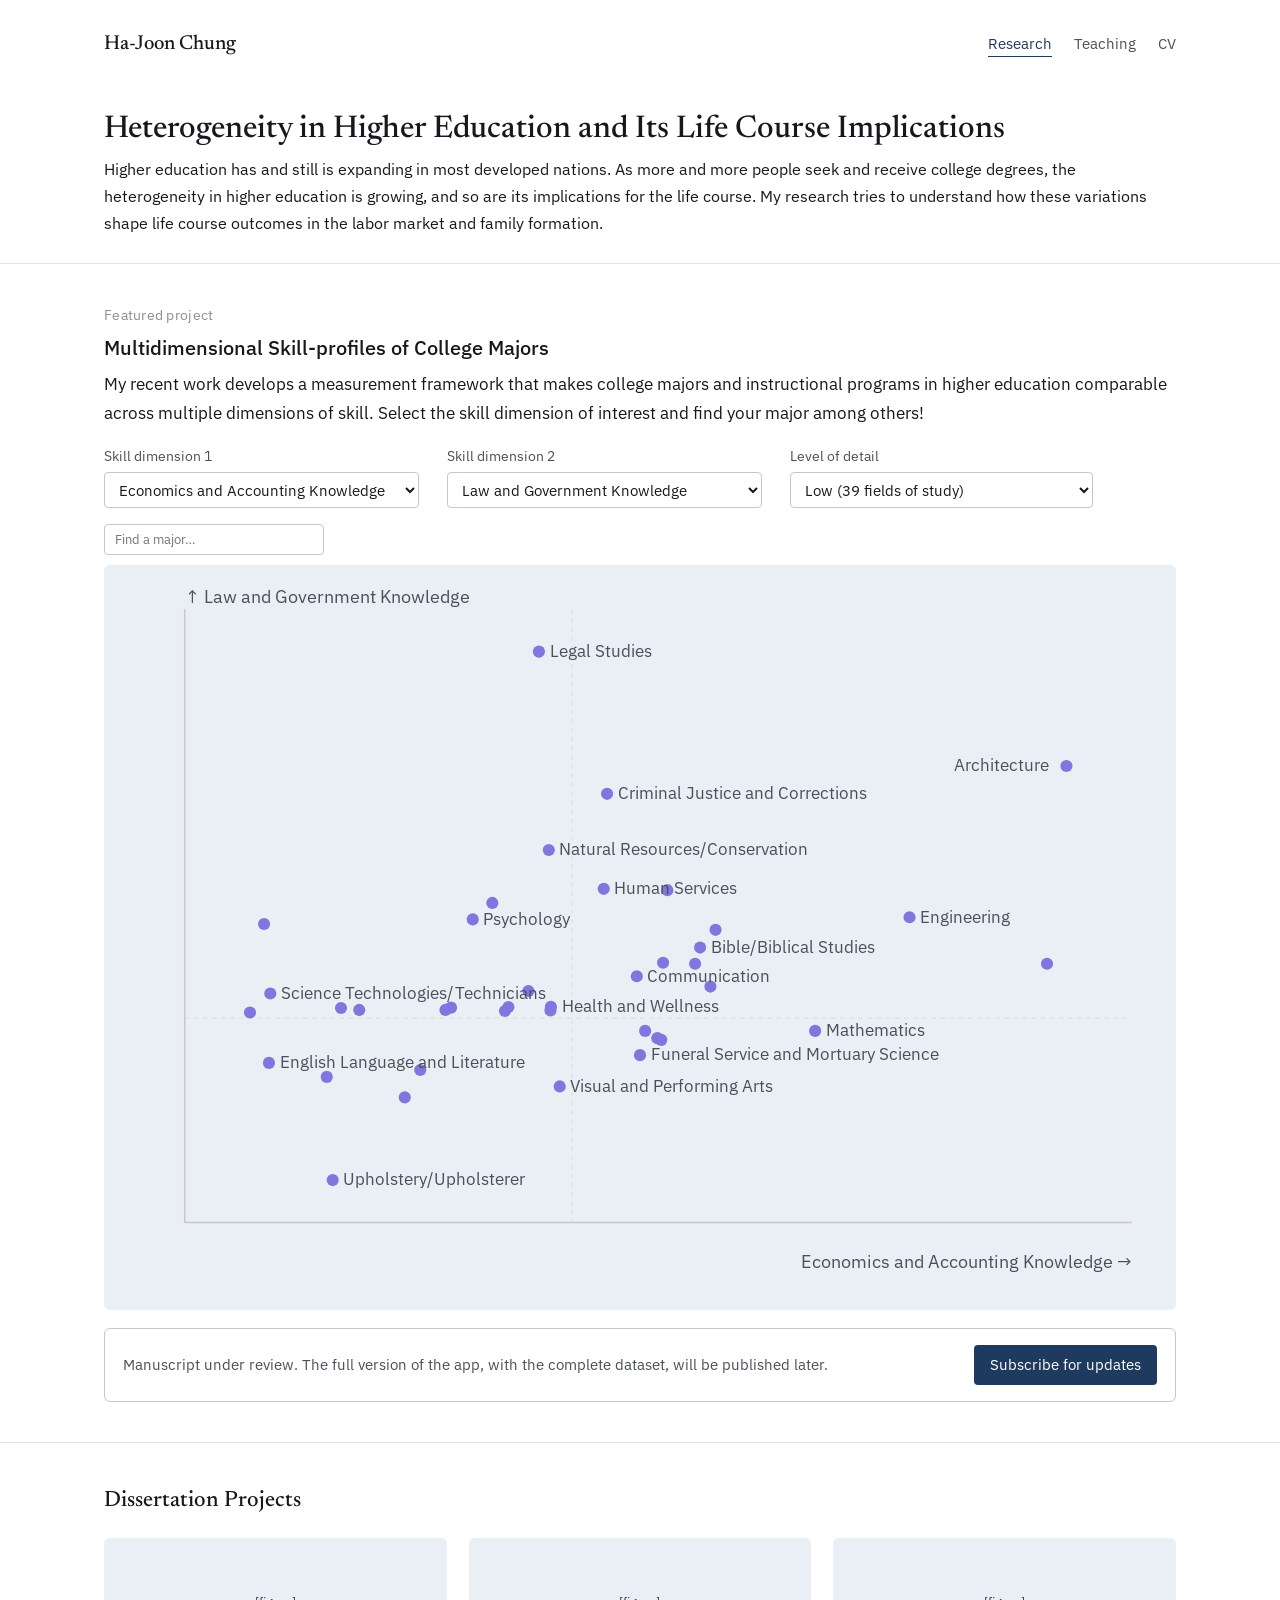
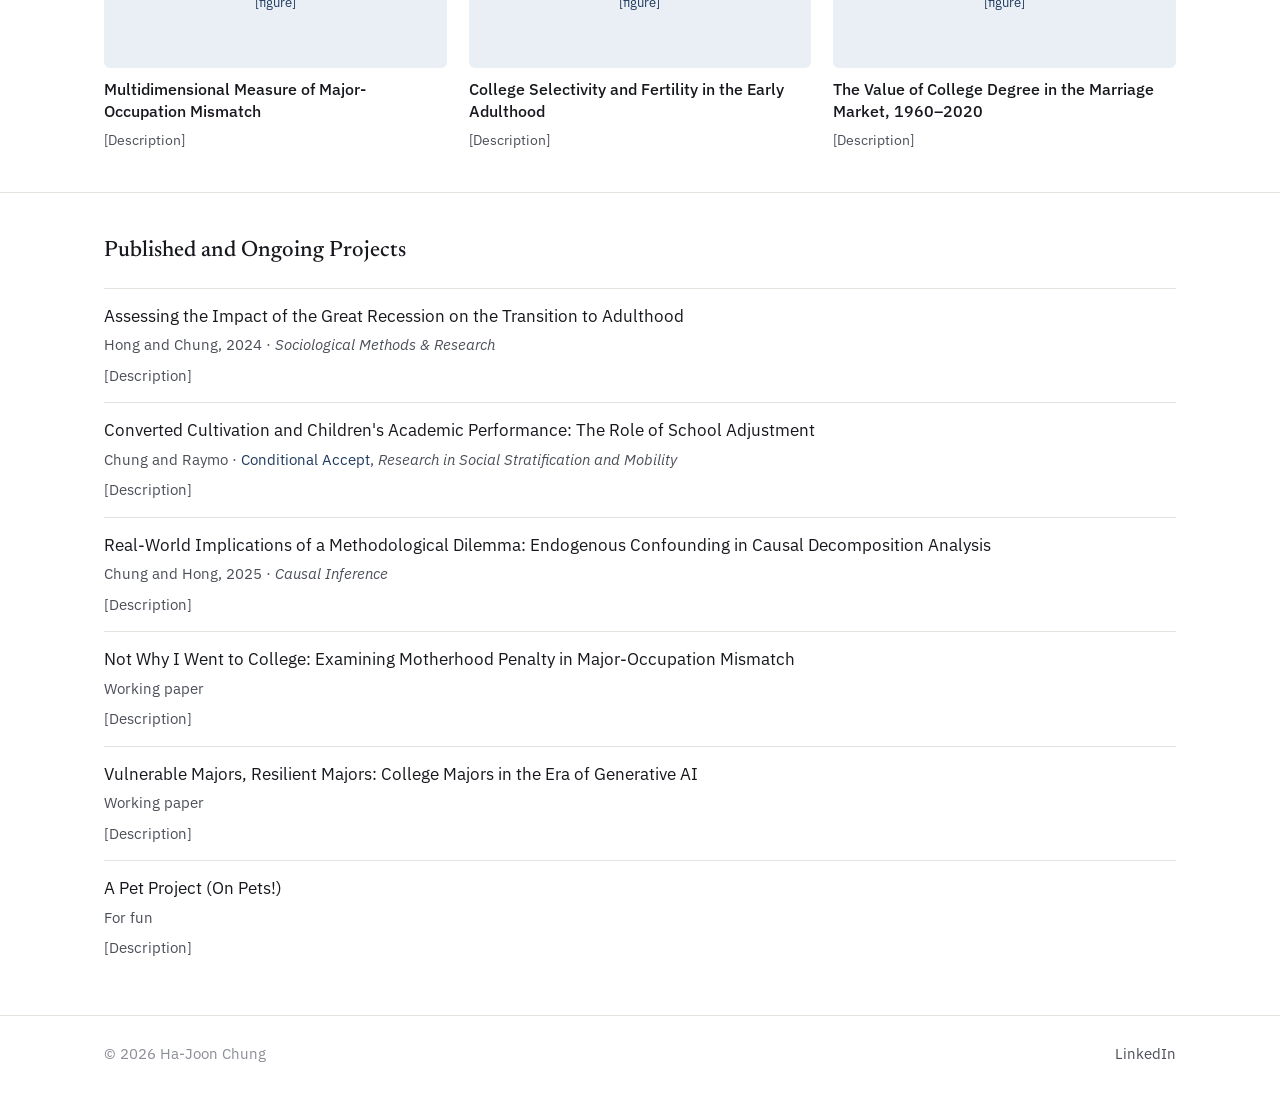
==== research.html @ fc0f2dbf "Add files via upload" ====
<!DOCTYPE html>
<html lang="en">
<head>
<meta charset="UTF-8">
<meta name="viewport" content="width=device-width, initial-scale=1.0">
<title>Research — Ha-Joon Chung</title>
<link rel="stylesheet" href="styles.css">
</head>
<body>

<nav class="wrap">
  <a href="index.html" class="nav-name">Ha-Joon Chung</a>
  <span class="nav-links">
    <a href="research.html" aria-current="page">Research</a>
    <a href="teaching.html">Teaching</a>
    <a href="pdf/cv.pdf">CV</a>
  </span>
</nav>

<header class="hero" style="padding-top:28px; padding-bottom:0; border-top:none;">
  <div class="wrap">
    <h1 class="page-title">Heterogeneity in Higher Education and Its Life Course Implications</h1>
    <p style="font-size:16px; line-height:1.7; margin:0;">Higher education has and still is expanding in most developed nations. As more and more people seek and receive college degrees, the heterogeneity in higher education is growing, and so are its implications for the life course. My research tries to understand how these variations shape life course outcomes in the labor market and family formation.</p>
  </div>
</header>

<section style="border-top:1px solid var(--line); margin-top:26px;">
  <div class="section-inner">
    <p class="agenda-label">Featured project</p>
    <p class="agenda-title" style="font-size:20px;">Multidimensional Skill-profiles of College Majors</p>

    <div class="bio" style="margin-bottom:16px;">
      <p>My recent work develops a measurement framework that makes college majors and instructional programs in higher education comparable across multiple dimensions of skill. Select the skill dimension of interest and find your major among others!</p>
    </div>

    <div class="app-controls">
      <div>
        <label for="dim1">Skill dimension 1</label>
        <select id="dim1"></select>
      </div>
      <div>
        <label for="dim2">Skill dimension 2</label>
        <select id="dim2"></select>
      </div>
      <div>
        <label for="detail">Level of detail</label>
        <select id="detail">
          <option value="low">Low (39 fields of study)</option>
          <option value="mid">Mid (405 majors)</option>
          <option value="high" disabled>High (1,850 programs) — coming soon</option>
        </select>
      </div>
    </div>

    <div class="figure-slot" id="skill-space-slot" style="min-height:280px; display:block;"></div>

    <div class="subscribe-box">
      <p class="subscribe-note">Manuscript under review. The full version of the app, with the complete dataset, will be published later.</p>
      <a href="#" class="subscribe-btn">Subscribe for updates</a>
    </div>
  </div>
</section>

<section id="dissertation">
  <div class="section-inner">
    <h2 class="section-title">Dissertation Projects</h2>

    <div class="diss-grid">
      <div class="diss-box">
        <div class="diss-img">[figure]</div>
        <p class="diss-title">Multidimensional Measure of Major-Occupation Mismatch</p>
        <p class="diss-desc">[Description]</p>
      </div>
      <div class="diss-box">
        <div class="diss-img">[figure]</div>
        <p class="diss-title">College Selectivity and Fertility in the Early Adulthood</p>
        <p class="diss-desc">[Description]</p>
      </div>
      <div class="diss-box">
        <div class="diss-img">[figure]</div>
        <p class="diss-title">The Value of College Degree in the Marriage Market, 1960–2020</p>
        <p class="diss-desc">[Description]</p>
      </div>
    </div>
  </div>
</section>

<section id="publications">
  <div class="section-inner">
    <h2 class="section-title">Published and Ongoing Projects</h2>

    <div class="pub">
      <p class="pub-title">Assessing the Impact of the Great Recession on the Transition to Adulthood</p>
      <p class="pub-meta">Hong and Chung, 2024 · <em>Sociological Methods &amp; Research</em></p>
      <p class="pub-desc">[Description]</p>
    </div>
    <div class="pub">
      <p class="pub-title">Converted Cultivation and Children's Academic Performance: The Role of School Adjustment</p>
      <p class="pub-meta">Chung and Raymo · <span class="status">Conditional Accept</span>, <em>Research in Social Stratification and Mobility</em></p>
      <p class="pub-desc">[Description]</p>
    </div>
    <div class="pub">
      <p class="pub-title">Real-World Implications of a Methodological Dilemma: Endogenous Confounding in Causal Decomposition Analysis</p>
      <p class="pub-meta">Chung and Hong, 2025 · <em>Causal Inference</em></p>
      <p class="pub-desc">[Description]</p>
    </div>
    <div class="pub">
      <p class="pub-title">Not Why I Went to College: Examining Motherhood Penalty in Major-Occupation Mismatch</p>
      <p class="pub-meta">Working paper</p>
      <p class="pub-desc">[Description]</p>
    </div>
    <div class="pub">
      <p class="pub-title">Vulnerable Majors, Resilient Majors: College Majors in the Era of Generative AI</p>
      <p class="pub-meta">Working paper</p>
      <p class="pub-desc">[Description]</p>
    </div>
    <div class="pub">
      <p class="pub-title">A Pet Project (On Pets!)</p>
      <p class="pub-meta">For fun</p>
      <p class="pub-desc">[Description]</p>
    </div>
  </div>
</section>

<footer>
  <div class="wrap footer-row">
    <span>© 2026 Ha-Joon Chung</span>
    <span class="footer-links">
      <a href="https://www.linkedin.com/in/ha-joon-chung-171681434/">LinkedIn</a>
    </span>
  </div>
</footer>

<script src="js/skill-space.js"></script>
</body>
</html>
---- styles.css ----
@import url('https://fonts.googleapis.com/css2?family=Newsreader:ital,opsz,wght@0,6..72,400;0,6..72,500;1,6..72,400&family=IBM+Plex+Sans:wght@400;500&display=swap');

:root {
  --ink: #16181d;
  --ink-soft: #4b4f58;
  --ink-faint: #8b8e96;
  --paper: #ffffff;
  --line: #e3e2dd;
  --line-strong: #c9c7c0;
  --accent: #1f3a5f;
  --accent-tint: #eaeff5;
  --gold: #9c7a3c;
  --max: 1120px;
}

* { box-sizing: border-box; }

html { scroll-behavior: smooth; }

body {
  margin: 0;
  background: var(--paper);
  color: var(--ink);
  font-family: 'IBM Plex Sans', -apple-system, sans-serif;
  font-size: 17.5px;
  line-height: 1.65;
  -webkit-font-smoothing: antialiased;
}

.wrap {
  max-width: var(--max);
  margin: 0 auto;
  padding: 0 24px;
}

/* ---------- Nav ---------- */

nav.wrap {
  display: flex;
  align-items: baseline;
  justify-content: space-between;
  flex-wrap: wrap;
  gap: 12px 24px;
  padding-top: 28px;
  padding-bottom: 20px;
}

.nav-name {
  font-family: 'Newsreader', serif;
  font-size: 20.3px;
  font-weight: 500;
  color: var(--ink);
  text-decoration: none;
}

.nav-links {
  display: flex;
  gap: 22px;
  flex-wrap: wrap;
}

.nav-links a {
  color: var(--ink-soft);
  text-decoration: none;
  font-size: 15.3px;
}

.nav-links a:hover { color: var(--accent); }

.nav-links a[aria-current="page"] {
  color: var(--accent);
  border-bottom: 1px solid var(--accent);
}

/* ---------- Hero ---------- */

header.hero {
  border-top: 1px solid var(--line);
  padding: 40px 0 44px;
}

.hero-grid {
  display: grid;
  grid-template-columns: 260px 1fr;
  gap: 40px;
  align-items: start;
}

.portrait {
  width: 260px;
  height: 340px;
  background: var(--accent-tint);
  border-radius: 3px;
  display: flex;
  align-items: center;
  justify-content: center;
  color: var(--ink-faint);
  font-size: 13.3px;
  text-align: center;
  line-height: 1.4;
}

.hero h1 {
  font-family: 'Newsreader', serif;
  font-weight: 500;
  font-size: 31.3px;
  margin: 0 0 4px;
  color: var(--ink);
}

.hero .role {
  color: var(--ink-soft);
  font-size: 16.3px;
  margin: 0 0 14px;
}

.market-flag {
  display: inline-block;
  font-size: 14.3px;
  color: var(--accent);
  background: var(--accent-tint);
  padding: 4px 10px;
  border-radius: 3px;
  margin-bottom: 16px;
}

.hero-links {
  display: flex;
  flex-wrap: wrap;
  gap: 16px;
  font-size: 15.3px;
}

.hero-links a {
  color: var(--accent);
  text-decoration: none;
  border-bottom: 1px solid transparent;
}

.hero-links a:hover { border-bottom-color: var(--accent); }

/* ---------- Sections ---------- */

section {
  border-top: 1px solid var(--line);
  padding: 40px 0;
}

section > .wrap,
section.wrap {
  display: block;
}

.section-inner {
  max-width: var(--max);
  margin: 0 auto;
  padding: 0 24px;
}

.eyebrow {
  font-size: 14.3px;
  color: var(--ink-faint);
  margin: 0 0 6px;
}

h2.section-title {
  font-family: 'Newsreader', serif;
  font-weight: 500;
  font-size: 22.3px;
  margin: 0 0 18px;
}

.page-title {
  font-family: 'Newsreader', serif;
  font-weight: 500;
  font-size: 26px;
  line-height: 1.35;
  margin: 0 0 14px;
  color: var(--ink);
}

.bio p {
  margin: 0 0 18px;
  font-size: 17.3px;
  color: var(--ink);
}

.bio p:last-child { margin-bottom: 0; }

.bio em { font-style: italic; color: var(--ink-soft); }
.bio strong { font-weight: 500; }

/* ---------- Research agenda blocks ---------- */

.agenda {
  padding: 26px 0;
  border-top: 1px solid var(--line);
}

.agenda:first-of-type { border-top: none; padding-top: 0; }

.agenda-label {
  font-size: 13.8px;
  letter-spacing: 0.02em;
  color: var(--ink-faint);
  margin: 0 0 4px;
}

.agenda-title {
  font-size: 18.3px;
  font-weight: 500;
  margin: 0 0 6px;
}

.agenda-q {
  font-size: 15.8px;
  color: var(--ink-soft);
  margin: 0 0 16px;
}

.figure-slot {
  background: var(--accent-tint);
  border-radius: 6px;
  min-height: 220px;
  display: flex;
  align-items: center;
  justify-content: center;
  color: var(--accent);
  font-size: 14.3px;
  text-align: center;
  padding: 20px;
  line-height: 1.6;
}

.figure-caption {
  font-size: 14.8px;
  color: var(--ink-soft);
  margin: 10px 0 0;
}

.figure-caption a { color: var(--accent); }

/* ---------- Research list ---------- */

.pub {
  padding: 14px 0;
  border-top: 1px solid var(--line);
}

.pub:first-child { border-top: none; padding-top: 0; }

.pub-title { margin: 0 0 3px; font-size: 16.8px; }

.pub-meta {
  margin: 0;
  font-size: 14.8px;
  color: var(--ink-soft);
}

.pub-meta .status { color: var(--accent); }

/* ---------- Teaching ---------- */

.course {
  display: flex;
  justify-content: space-between;
  gap: 12px;
  padding: 10px 0;
  border-top: 1px solid var(--line);
  font-size: 15.8px;
}

.course:first-child { border-top: none; padding-top: 0; }

.course-role { color: var(--ink-faint); text-align: right; white-space: nowrap; }

/* ---------- Footer ---------- */

footer {
  border-top: 1px solid var(--line);
  padding: 26px 0 40px;
}

.footer-row {
  display: flex;
  align-items: center;
  justify-content: space-between;
  flex-wrap: wrap;
  gap: 12px;
  font-size: 14.8px;
  color: var(--ink-faint);
}

.footer-links {
  display: flex;
  gap: 16px;
}

.footer-links a {
  color: var(--ink-soft);
  text-decoration: none;
}

.footer-links a:hover { color: var(--accent); }

/* ---------- Feature project: skill-space app ---------- */

.app-controls {
  display: flex;
  flex-wrap: wrap;
  gap: 16px 28px;
  margin: 18px 0 16px;
  font-size: 15.3px;
}

.app-controls label {
  display: block;
  color: var(--ink-soft);
  font-size: 13.8px;
  margin-bottom: 4px;
}

.app-controls select {
  font-family: 'IBM Plex Sans', sans-serif;
  font-size: 15.3px;
  color: var(--ink);
  background: var(--paper);
  border: 1px solid var(--line-strong);
  border-radius: 4px;
  padding: 6px 10px;
  min-width: 180px;
}

.subscribe-box {
  border: 1px solid var(--line-strong);
  border-radius: 6px;
  padding: 16px 18px;
  margin-top: 18px;
  display: flex;
  align-items: center;
  justify-content: space-between;
  flex-wrap: wrap;
  gap: 12px;
}

.subscribe-note {
  font-size: 14.8px;
  color: var(--ink-soft);
  margin: 0;
}

.subscribe-btn {
  font-size: 14.8px;
  color: var(--paper);
  background: var(--accent);
  text-decoration: none;
  padding: 8px 16px;
  border-radius: 4px;
  white-space: nowrap;
}

.subscribe-btn:hover { opacity: 0.9; }

/* ---------- Dissertation projects: side-by-side boxes ---------- */

.diss-grid {
  display: grid;
  grid-template-columns: repeat(3, 1fr);
  gap: 22px;
}

.diss-box { min-width: 0; }

.diss-img {
  background: var(--accent-tint);
  border-radius: 6px;
  height: 130px;
  display: flex;
  align-items: center;
  justify-content: center;
  color: var(--accent);
  font-size: 12.8px;
  text-align: center;
  padding: 10px;
  margin-bottom: 10px;
}

.diss-title {
  font-size: 15.8px;
  font-weight: 500;
  margin: 0 0 6px;
  line-height: 1.4;
}

.diss-desc {
  font-size: 14.3px;
  color: var(--ink-soft);
  margin: 0;
}

@media (max-width: 700px) {
  .diss-grid { grid-template-columns: 1fr; gap: 24px; }
}

/* ---------- Short-description list items (published & ongoing) ---------- */

.pub-desc {
  margin: 6px 0 0;
  font-size: 14.8px;
  color: var(--ink-soft);
}

@media (max-width: 640px) {
  .hero-grid { grid-template-columns: 1fr; gap: 20px; }
  .portrait { width: 100%; height: 260px; }
  .hero h1 { font-size: 26.3px; }
  .nav-links { gap: 14px; }
}

/* ---------- Accessibility ---------- */

a:focus-visible,
button:focus-visible {
  outline: 2px solid var(--accent);
  outline-offset: 2px;
}

@media (prefers-reduced-motion: reduce) {
  html { scroll-behavior: auto; }
}
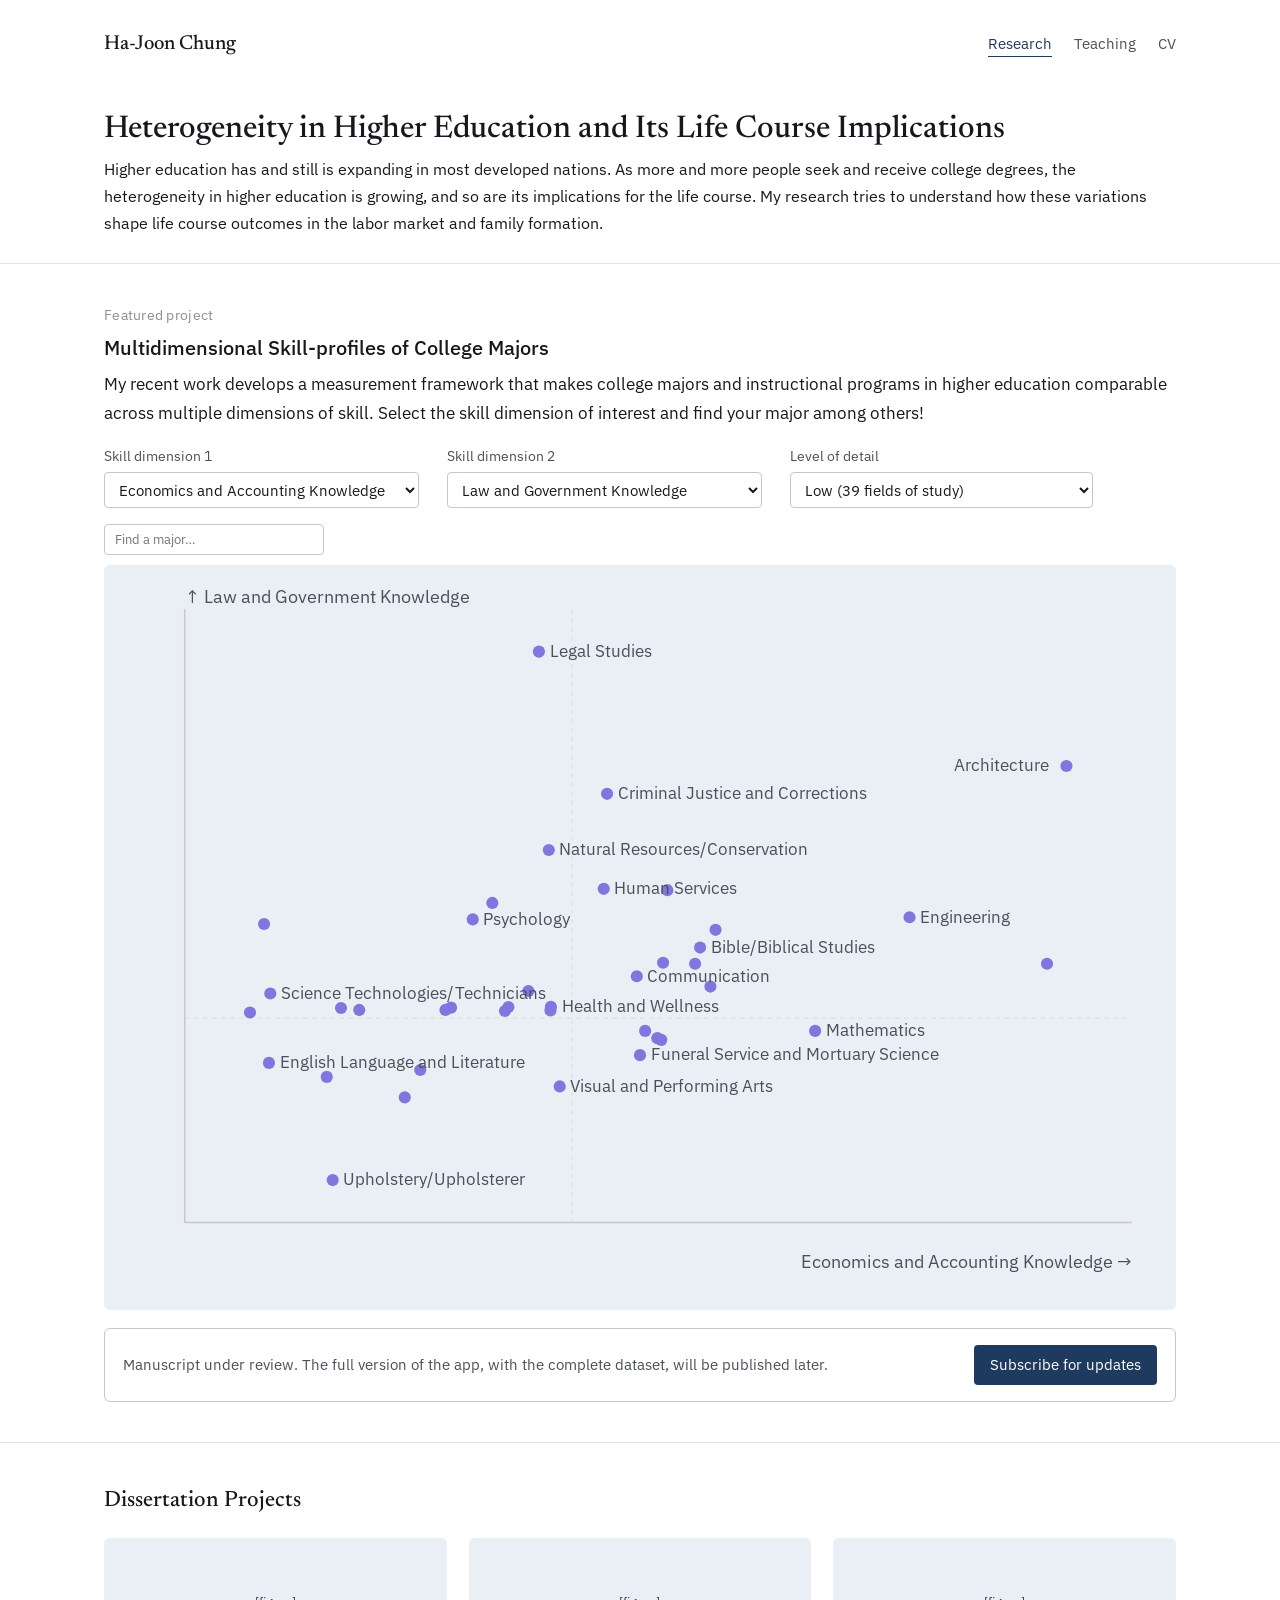
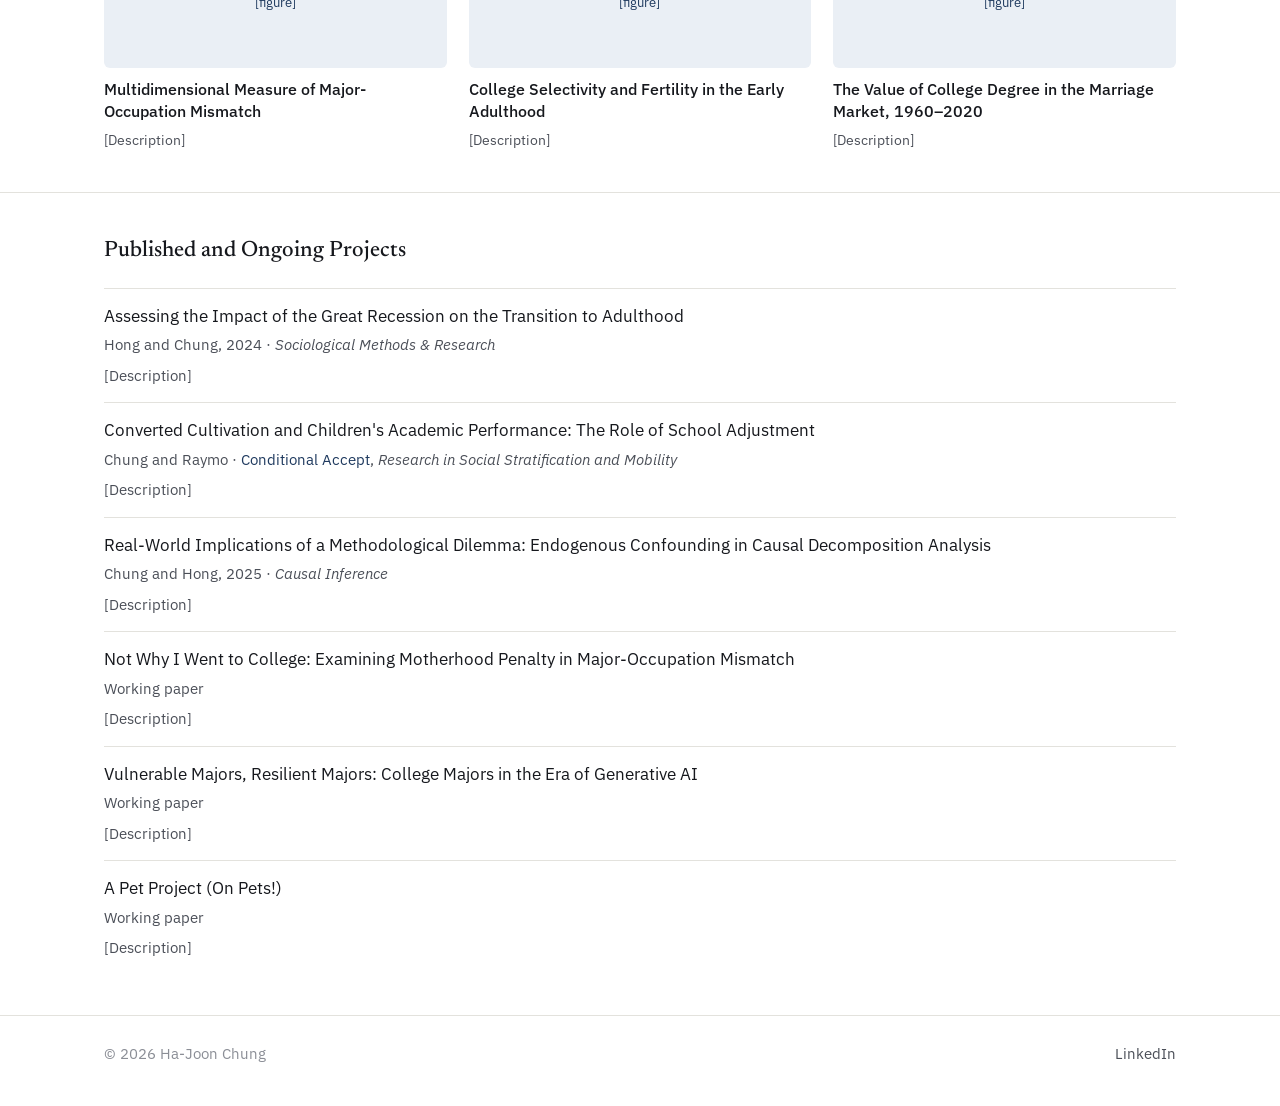
==== commit ec5074c6: "Update research.html" ====
--- a/research.html
+++ b/research.html
@@ -116,7 +116,7 @@
     </div>
     <div class="pub">
       <p class="pub-title">A Pet Project (On Pets!)</p>
-      <p class="pub-meta">For fun</p>
+      <p class="pub-meta">Working paper</p>
       <p class="pub-desc">[Description]</p>
     </div>
   </div>
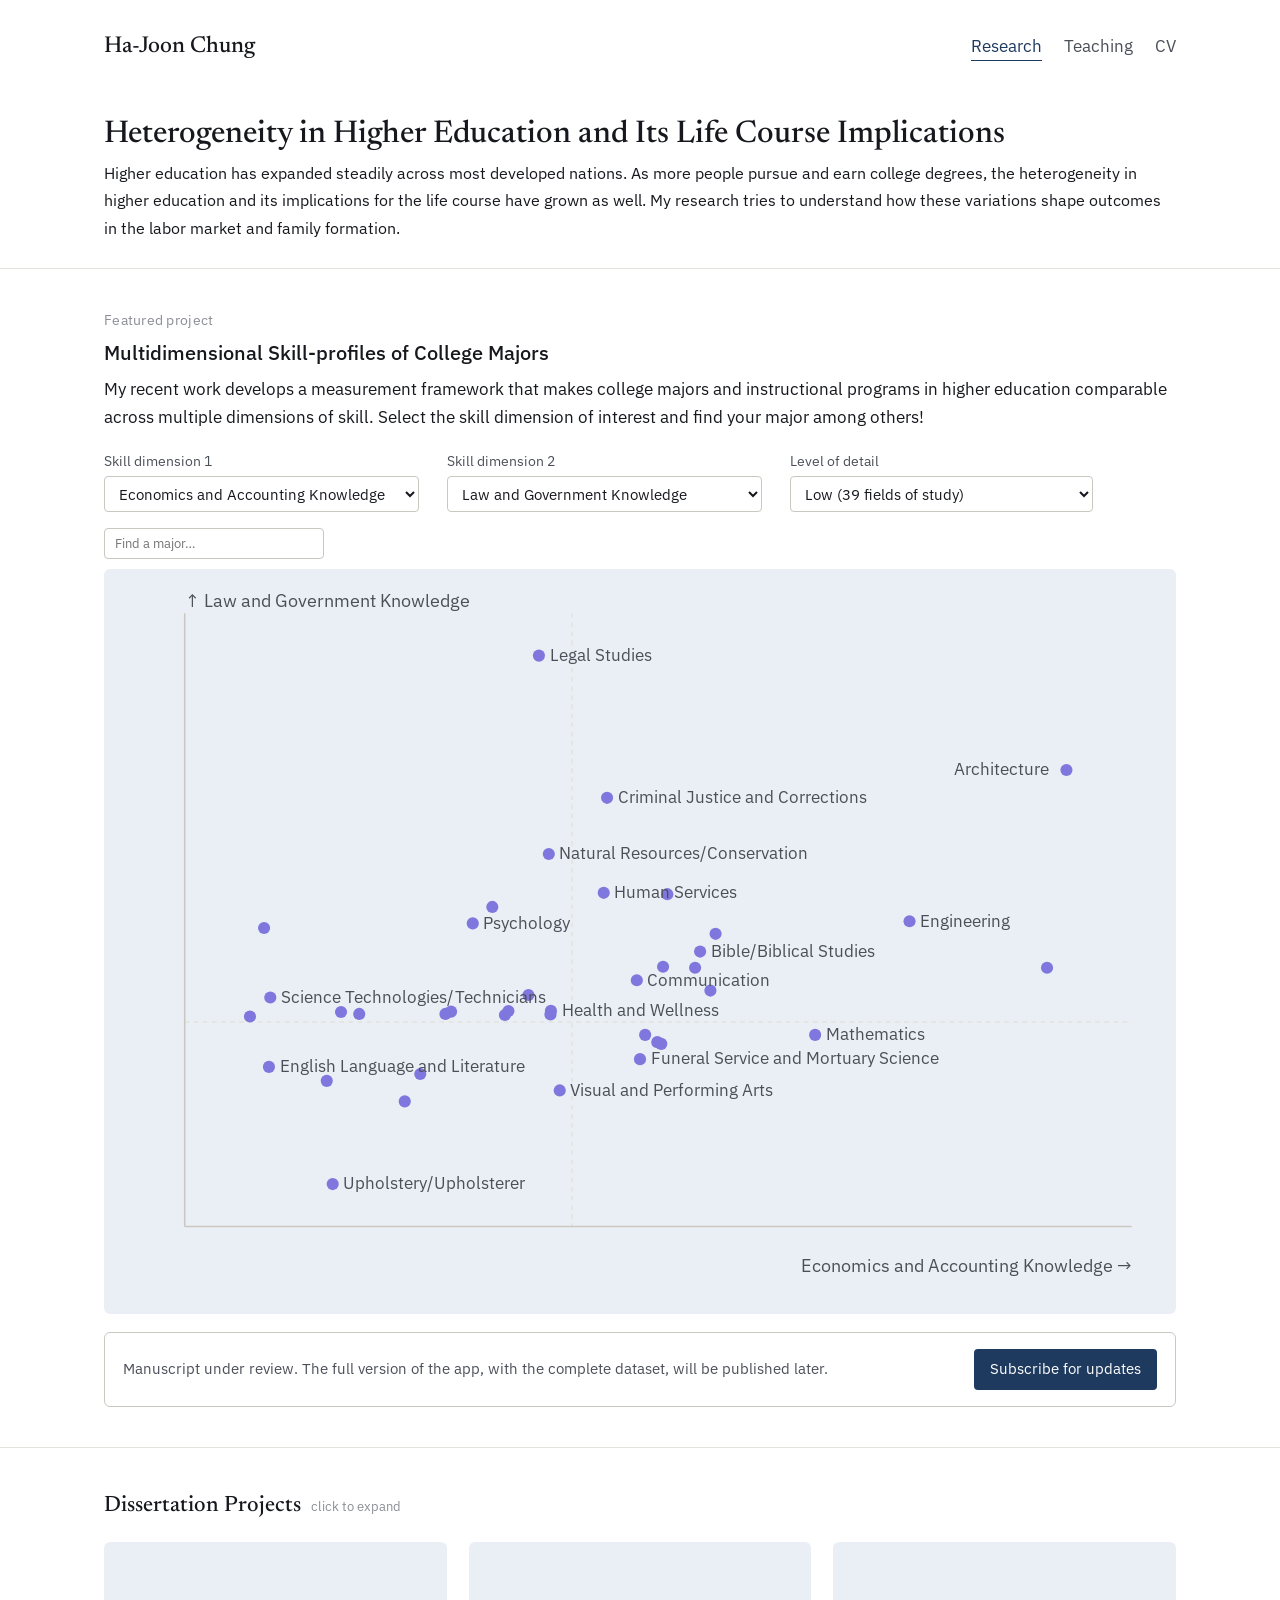
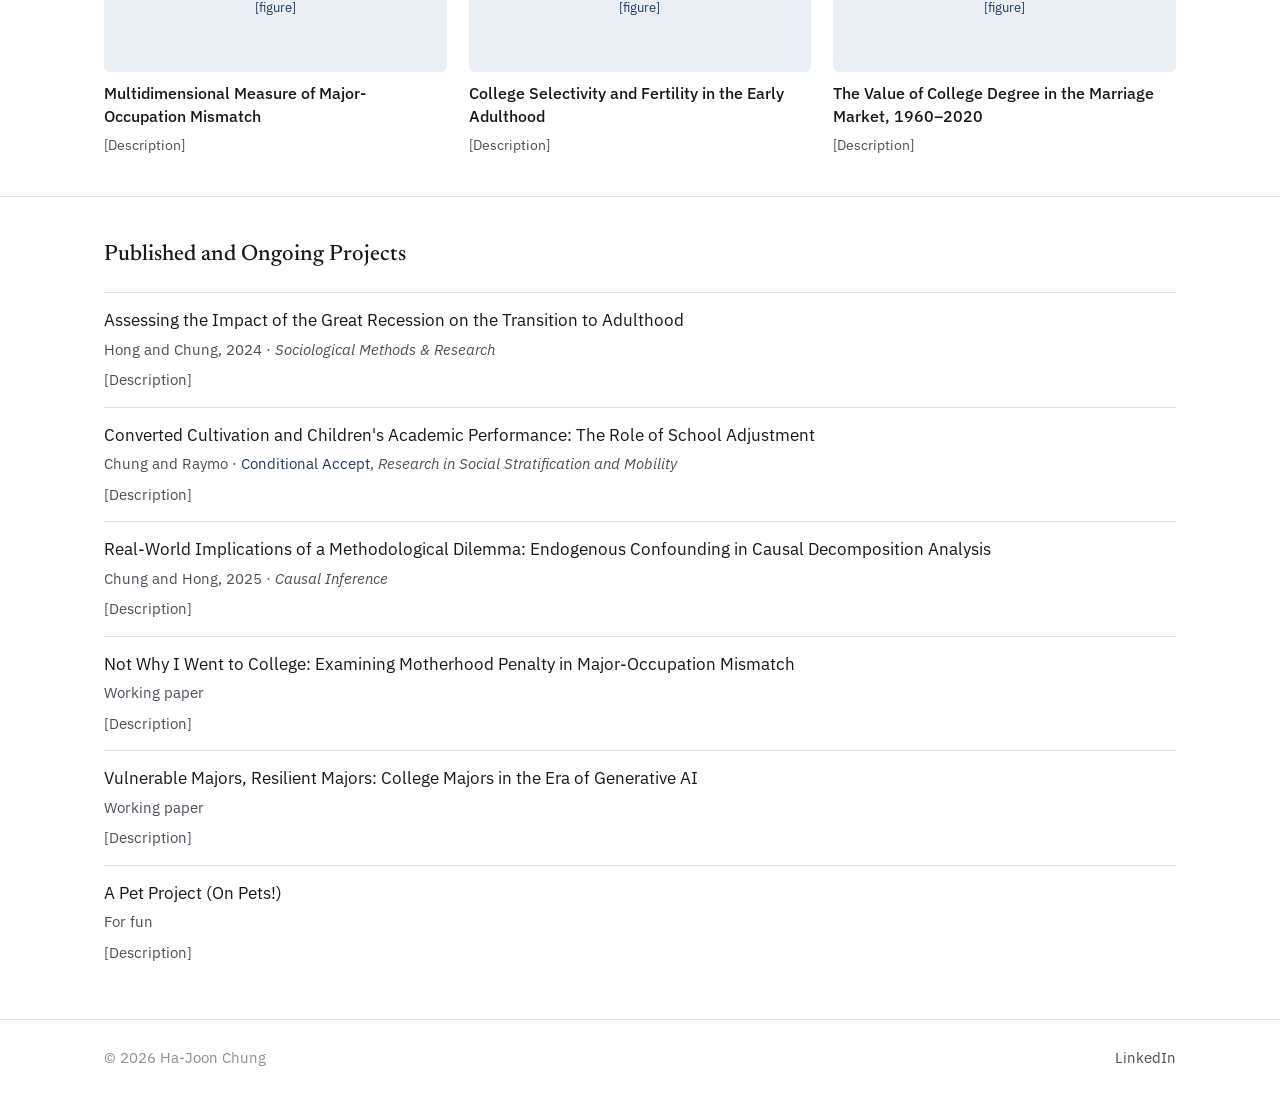
==== commit 1477ccec: "Add files via upload" ====
--- a/research.html
+++ b/research.html
@@ -20,7 +20,7 @@
 <header class="hero" style="padding-top:28px; padding-bottom:0; border-top:none;">
   <div class="wrap">
     <h1 class="page-title">Heterogeneity in Higher Education and Its Life Course Implications</h1>
-    <p style="font-size:16px; line-height:1.7; margin:0;">Higher education has and still is expanding in most developed nations. As more and more people seek and receive college degrees, the heterogeneity in higher education is growing, and so are its implications for the life course. My research tries to understand how these variations shape life course outcomes in the labor market and family formation.</p>
+    <p style="font-size:16px; line-height:1.7; margin:0;">Higher education has expanded steadily across most developed nations. As more people pursue and earn college degrees, the heterogeneity in higher education and its implications for the life course have grown as well. My research tries to understand how these variations shape outcomes in the labor market and family formation.</p>
   </div>
 </header>
 
@@ -63,7 +63,10 @@
 
 <section id="dissertation">
   <div class="section-inner">
-    <h2 class="section-title">Dissertation Projects</h2>
+    <div style="display:flex; align-items:baseline; gap:10px; margin-bottom:18px;">
+      <h2 class="section-title" style="margin:0;">Dissertation Projects</h2>
+      <span class="hint">click to expand</span>
+    </div>
 
     <div class="diss-grid">
       <div class="diss-box">
@@ -116,7 +119,7 @@
     </div>
     <div class="pub">
       <p class="pub-title">A Pet Project (On Pets!)</p>
-      <p class="pub-meta">Working paper</p>
+      <p class="pub-meta">For fun</p>
       <p class="pub-desc">[Description]</p>
     </div>
   </div>
@@ -132,5 +135,6 @@
 </footer>
 
 <script src="js/skill-space.js"></script>
+<script src="js/lightbox.js"></script>
 </body>
 </html>
--- a/styles.css
+++ b/styles.css
@@ -47,7 +47,7 @@
 
 .nav-name {
   font-family: 'Newsreader', serif;
-  font-size: 20.3px;
+  font-size: 23px;
   font-weight: 500;
   color: var(--ink);
   text-decoration: none;
@@ -62,7 +62,7 @@
 .nav-links a {
   color: var(--ink-soft);
   text-decoration: none;
-  font-size: 15.3px;
+  font-size: 17px;
 }
 
 .nav-links a:hover { color: var(--accent); }
@@ -410,6 +410,94 @@
   color: var(--ink-soft);
 }
 
+/* ---------- Click-to-expand hint ---------- */
+
+.hint {
+  font-size: 12.8px;
+  color: var(--ink-faint);
+  font-weight: 400;
+}
+
+/* ---------- Lightbox ---------- */
+
+.diss-box { cursor: pointer; }
+
+.lightbox-overlay {
+  position: fixed;
+  inset: 0;
+  background: rgba(20, 20, 20, 0.55);
+  display: flex;
+  align-items: center;
+  justify-content: center;
+  z-index: 1000;
+  opacity: 0;
+  pointer-events: none;
+  transition: opacity 0.18s ease;
+  padding: 24px;
+}
+
+.lightbox-overlay.open {
+  opacity: 1;
+  pointer-events: auto;
+}
+
+.lightbox-card {
+  background: var(--paper);
+  border-radius: 10px;
+  max-width: 560px;
+  width: 100%;
+  max-height: 85vh;
+  overflow-y: auto;
+  padding: 30px 30px 34px;
+  position: relative;
+  box-shadow: 0 20px 60px rgba(0, 0, 0, 0.25);
+  transform: translateY(8px);
+  transition: transform 0.18s ease;
+}
+
+.lightbox-overlay.open .lightbox-card { transform: translateY(0); }
+
+.lightbox-close {
+  position: absolute;
+  top: 12px;
+  right: 14px;
+  background: none;
+  border: none;
+  font-size: 24px;
+  line-height: 1;
+  color: var(--ink-faint);
+  cursor: pointer;
+  padding: 4px 8px;
+}
+
+.lightbox-close:hover { color: var(--ink); }
+
+.lightbox-img {
+  background: var(--accent-tint);
+  border-radius: 6px;
+  height: 220px;
+  display: flex;
+  align-items: center;
+  justify-content: center;
+  color: var(--accent);
+  font-size: 13px;
+  margin-bottom: 18px;
+}
+
+.lightbox-title {
+  font-family: 'Newsreader', serif;
+  font-weight: 500;
+  font-size: 19px;
+  margin: 0 0 10px;
+}
+
+.lightbox-desc {
+  font-size: 15px;
+  color: var(--ink-soft);
+  line-height: 1.65;
+  margin: 0;
+}
+
 @media (max-width: 640px) {
   .hero-grid { grid-template-columns: 1fr; gap: 20px; }
   .portrait { width: 100%; height: 260px; }
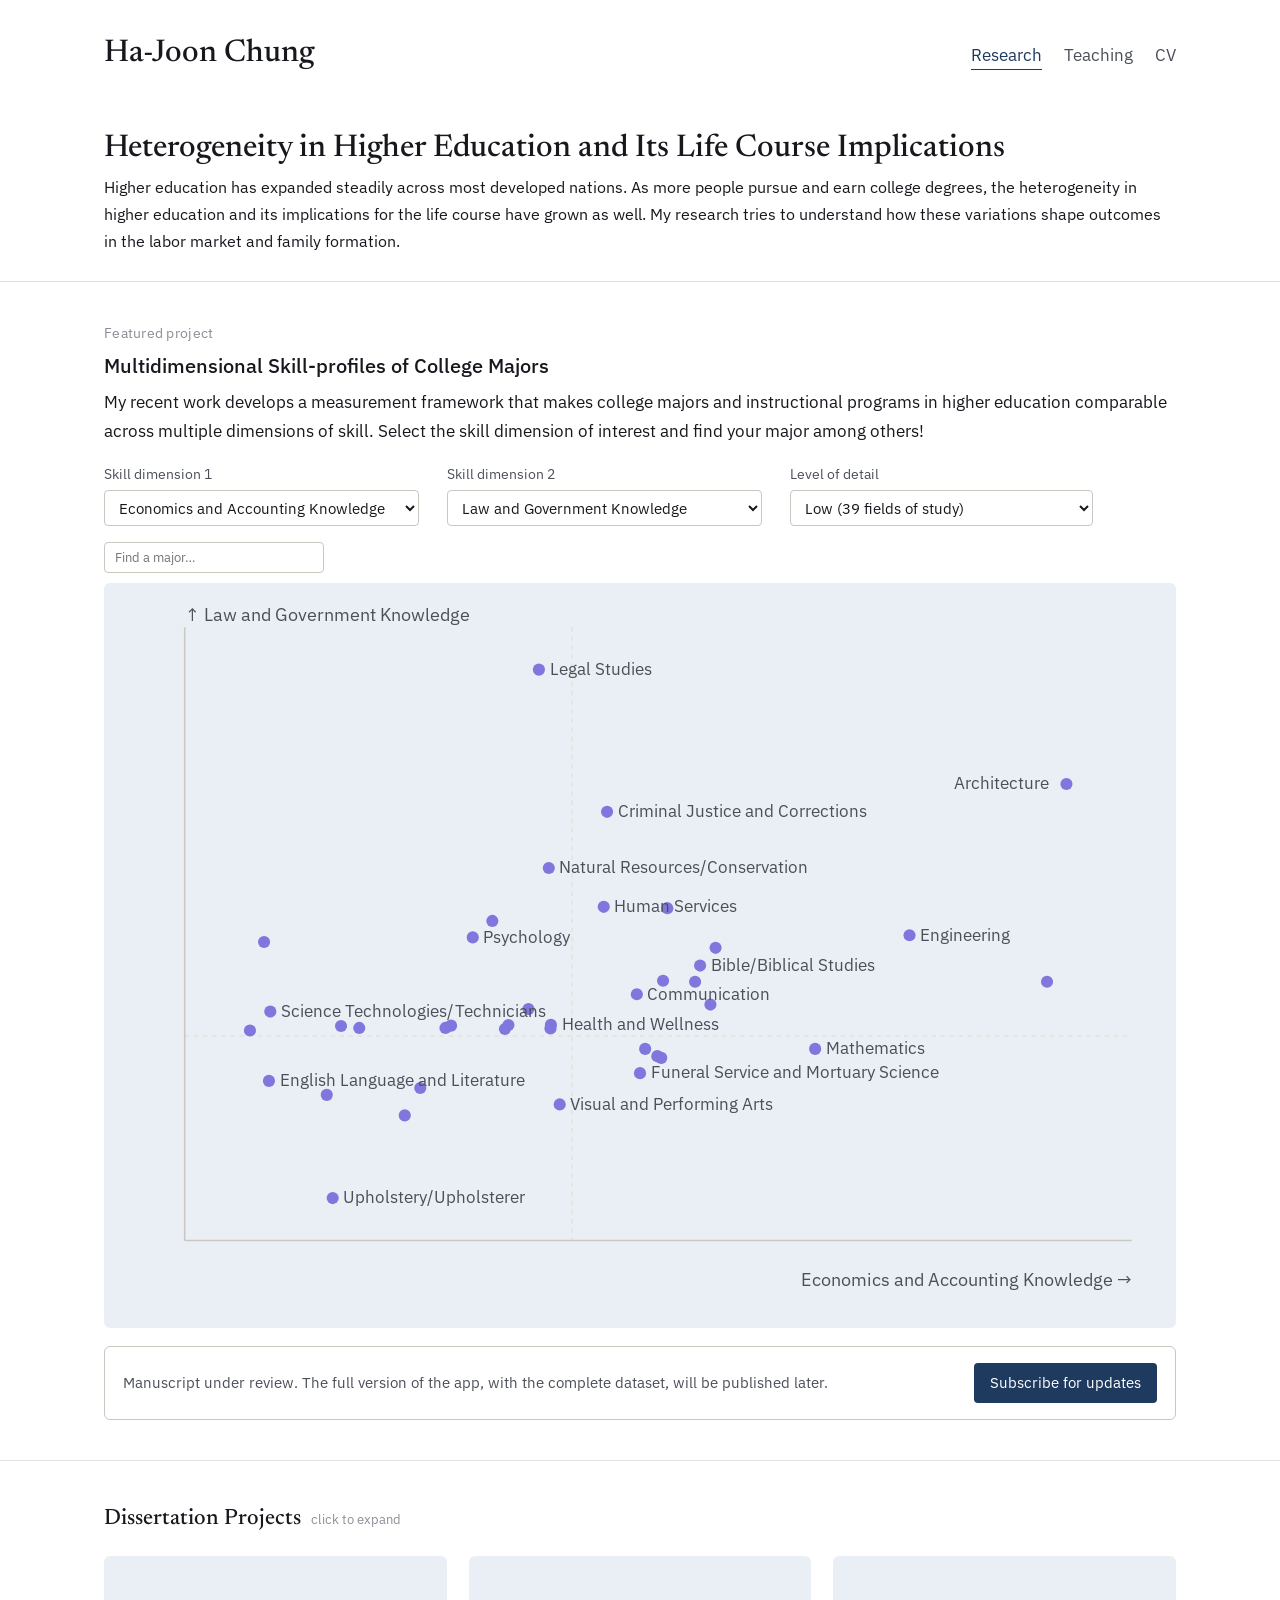
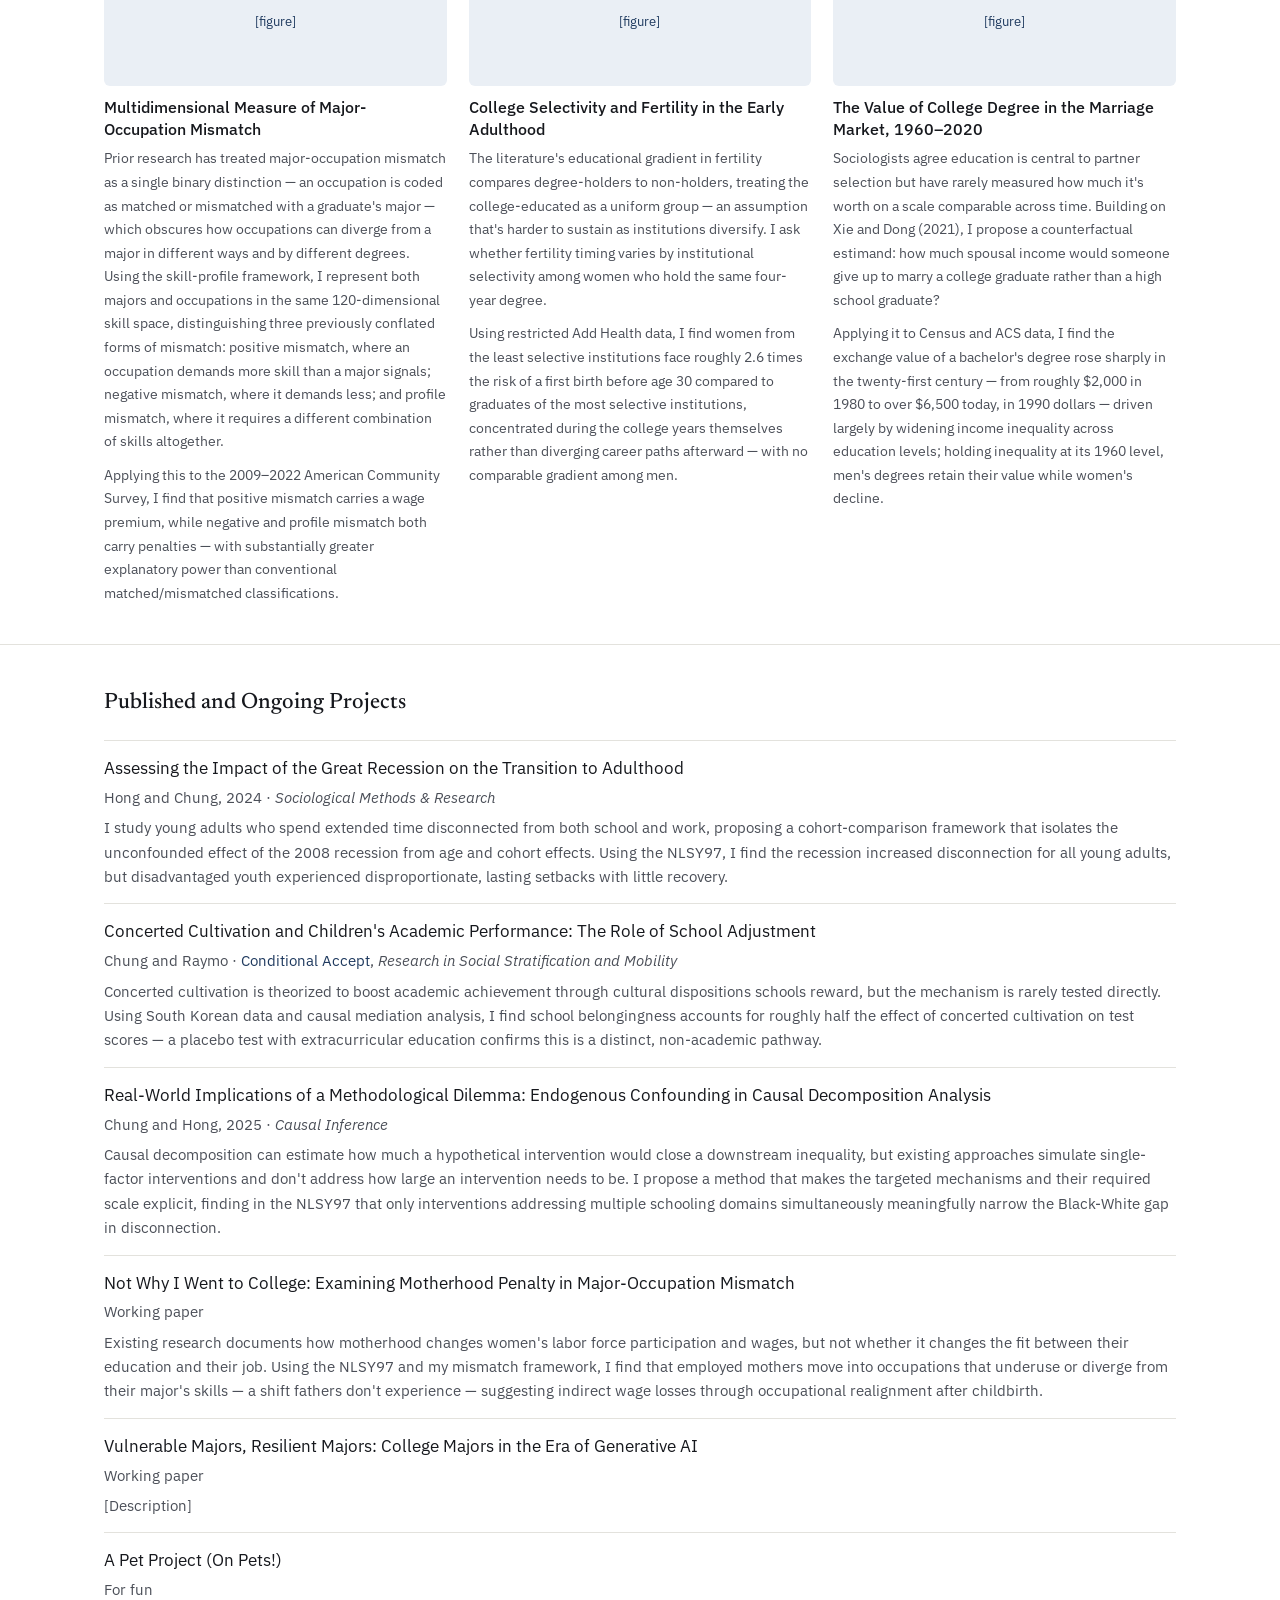
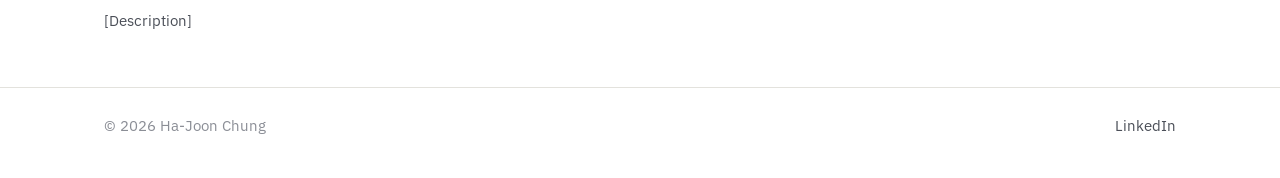
==== commit c9f18be0: "Add files via upload" ====
--- a/research.html
+++ b/research.html
@@ -72,17 +72,20 @@
       <div class="diss-box">
         <div class="diss-img">[figure]</div>
         <p class="diss-title">Multidimensional Measure of Major-Occupation Mismatch</p>
-        <p class="diss-desc">[Description]</p>
+        <p class="diss-desc">Prior research has treated major-occupation mismatch as a single binary distinction — an occupation is coded as matched or mismatched with a graduate's major — which obscures how occupations can diverge from a major in different ways and by different degrees. Using the skill-profile framework, I represent both majors and occupations in the same 120-dimensional skill space, distinguishing three previously conflated forms of mismatch: positive mismatch, where an occupation demands more skill than a major signals; negative mismatch, where it demands less; and profile mismatch, where it requires a different combination of skills altogether.</p>
+        <p class="diss-desc">Applying this to the 2009–2022 American Community Survey, I find that positive mismatch carries a wage premium, while negative and profile mismatch both carry penalties — with substantially greater explanatory power than conventional matched/mismatched classifications.</p>
       </div>
       <div class="diss-box">
         <div class="diss-img">[figure]</div>
         <p class="diss-title">College Selectivity and Fertility in the Early Adulthood</p>
-        <p class="diss-desc">[Description]</p>
+        <p class="diss-desc">The literature's educational gradient in fertility compares degree-holders to non-holders, treating the college-educated as a uniform group — an assumption that's harder to sustain as institutions diversify. I ask whether fertility timing varies by institutional selectivity among women who hold the same four-year degree.</p>
+        <p class="diss-desc">Using restricted Add Health data, I find women from the least selective institutions face roughly 2.6 times the risk of a first birth before age 30 compared to graduates of the most selective institutions, concentrated during the college years themselves rather than diverging career paths afterward — with no comparable gradient among men.</p>
       </div>
       <div class="diss-box">
         <div class="diss-img">[figure]</div>
         <p class="diss-title">The Value of College Degree in the Marriage Market, 1960–2020</p>
-        <p class="diss-desc">[Description]</p>
+        <p class="diss-desc">Sociologists agree education is central to partner selection but have rarely measured how much it's worth on a scale comparable across time. Building on Xie and Dong (2021), I propose a counterfactual estimand: how much spousal income would someone give up to marry a college graduate rather than a high school graduate?</p>
+        <p class="diss-desc">Applying it to Census and ACS data, I find the exchange value of a bachelor's degree rose sharply in the twenty-first century — from roughly $2,000 in 1980 to over $6,500 today, in 1990 dollars — driven largely by widening income inequality across education levels; holding inequality at its 1960 level, men's degrees retain their value while women's decline.</p>
       </div>
     </div>
   </div>
@@ -95,22 +98,22 @@
     <div class="pub">
       <p class="pub-title">Assessing the Impact of the Great Recession on the Transition to Adulthood</p>
       <p class="pub-meta">Hong and Chung, 2024 · <em>Sociological Methods &amp; Research</em></p>
-      <p class="pub-desc">[Description]</p>
+      <p class="pub-desc">I study young adults who spend extended time disconnected from both school and work, proposing a cohort-comparison framework that isolates the unconfounded effect of the 2008 recession from age and cohort effects. Using the NLSY97, I find the recession increased disconnection for all young adults, but disadvantaged youth experienced disproportionate, lasting setbacks with little recovery.</p>
     </div>
     <div class="pub">
-      <p class="pub-title">Converted Cultivation and Children's Academic Performance: The Role of School Adjustment</p>
+      <p class="pub-title">Concerted Cultivation and Children's Academic Performance: The Role of School Adjustment</p>
       <p class="pub-meta">Chung and Raymo · <span class="status">Conditional Accept</span>, <em>Research in Social Stratification and Mobility</em></p>
-      <p class="pub-desc">[Description]</p>
+      <p class="pub-desc">Concerted cultivation is theorized to boost academic achievement through cultural dispositions schools reward, but the mechanism is rarely tested directly. Using South Korean data and causal mediation analysis, I find school belongingness accounts for roughly half the effect of concerted cultivation on test scores — a placebo test with extracurricular education confirms this is a distinct, non-academic pathway.</p>
     </div>
     <div class="pub">
       <p class="pub-title">Real-World Implications of a Methodological Dilemma: Endogenous Confounding in Causal Decomposition Analysis</p>
       <p class="pub-meta">Chung and Hong, 2025 · <em>Causal Inference</em></p>
-      <p class="pub-desc">[Description]</p>
+      <p class="pub-desc">Causal decomposition can estimate how much a hypothetical intervention would close a downstream inequality, but existing approaches simulate single-factor interventions and don't address how large an intervention needs to be. I propose a method that makes the targeted mechanisms and their required scale explicit, finding in the NLSY97 that only interventions addressing multiple schooling domains simultaneously meaningfully narrow the Black-White gap in disconnection.</p>
     </div>
     <div class="pub">
       <p class="pub-title">Not Why I Went to College: Examining Motherhood Penalty in Major-Occupation Mismatch</p>
       <p class="pub-meta">Working paper</p>
-      <p class="pub-desc">[Description]</p>
+      <p class="pub-desc">Existing research documents how motherhood changes women's labor force participation and wages, but not whether it changes the fit between their education and their job. Using the NLSY97 and my mismatch framework, I find that employed mothers move into occupations that underuse or diverge from their major's skills — a shift fathers don't experience — suggesting indirect wage losses through occupational realignment after childbirth.</p>
     </div>
     <div class="pub">
       <p class="pub-title">Vulnerable Majors, Resilient Majors: College Majors in the Era of Generative AI</p>
--- a/styles.css
+++ b/styles.css
@@ -47,7 +47,7 @@
 
 .nav-name {
   font-family: 'Newsreader', serif;
-  font-size: 23px;
+  font-size: 31.3px;
   font-weight: 500;
   color: var(--ink);
   text-decoration: none;
@@ -81,14 +81,14 @@
 
 .hero-grid {
   display: grid;
-  grid-template-columns: 260px 1fr;
-  gap: 40px;
+  grid-template-columns: 340px 1fr;
+  gap: 44px;
   align-items: start;
 }
 
 .portrait {
-  width: 260px;
-  height: 340px;
+  width: 340px;
+  height: 440px;
   background: var(--accent-tint);
   border-radius: 3px;
   display: flex;
@@ -398,6 +398,8 @@
   margin: 0;
 }
 
+.diss-desc + .diss-desc { margin-top: 10px; }
+
 @media (max-width: 700px) {
   .diss-grid { grid-template-columns: 1fr; gap: 24px; }
 }
@@ -444,11 +446,11 @@
 .lightbox-card {
   background: var(--paper);
   border-radius: 10px;
-  max-width: 560px;
-  width: 100%;
-  max-height: 85vh;
+  max-width: 880px;
+  width: 92%;
+  max-height: 88vh;
   overflow-y: auto;
-  padding: 30px 30px 34px;
+  padding: 46px 50px 50px;
   position: relative;
   box-shadow: 0 20px 60px rgba(0, 0, 0, 0.25);
   transform: translateY(8px);
@@ -475,33 +477,33 @@
 .lightbox-img {
   background: var(--accent-tint);
   border-radius: 6px;
-  height: 220px;
+  height: 340px;
   display: flex;
   align-items: center;
   justify-content: center;
   color: var(--accent);
-  font-size: 13px;
-  margin-bottom: 18px;
+  font-size: 14px;
+  margin-bottom: 24px;
 }
 
 .lightbox-title {
   font-family: 'Newsreader', serif;
   font-weight: 500;
-  font-size: 19px;
-  margin: 0 0 10px;
+  font-size: 25px;
+  margin: 0 0 14px;
 }
 
 .lightbox-desc {
-  font-size: 15px;
-  color: var(--ink-soft);
-  line-height: 1.65;
+  font-size: 16px;
+  color: var(--ink-soft);
+  line-height: 1.7;
   margin: 0;
 }
 
 @media (max-width: 640px) {
   .hero-grid { grid-template-columns: 1fr; gap: 20px; }
-  .portrait { width: 100%; height: 260px; }
-  .hero h1 { font-size: 26.3px; }
+  .portrait { width: 100%; height: 320px; }
+  .nav-name { font-size: 22px; }
   .nav-links { gap: 14px; }
 }
 
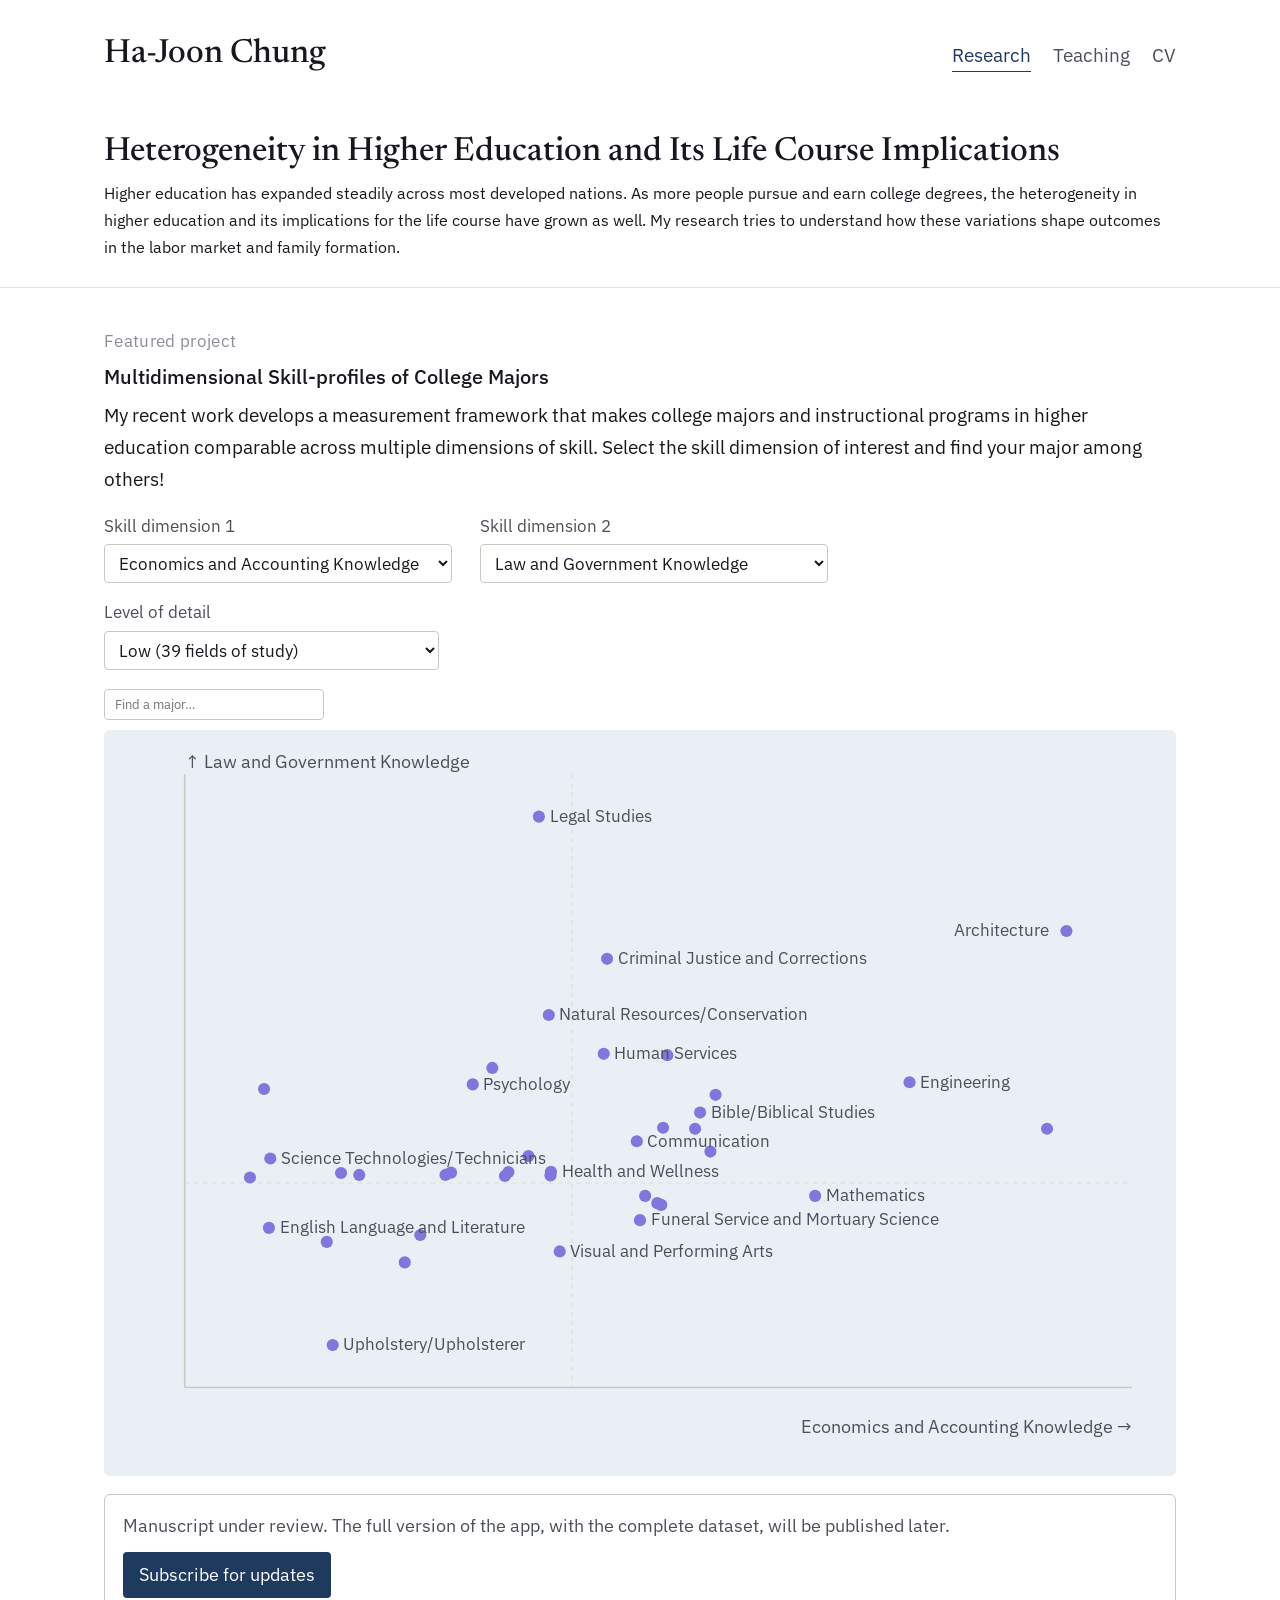
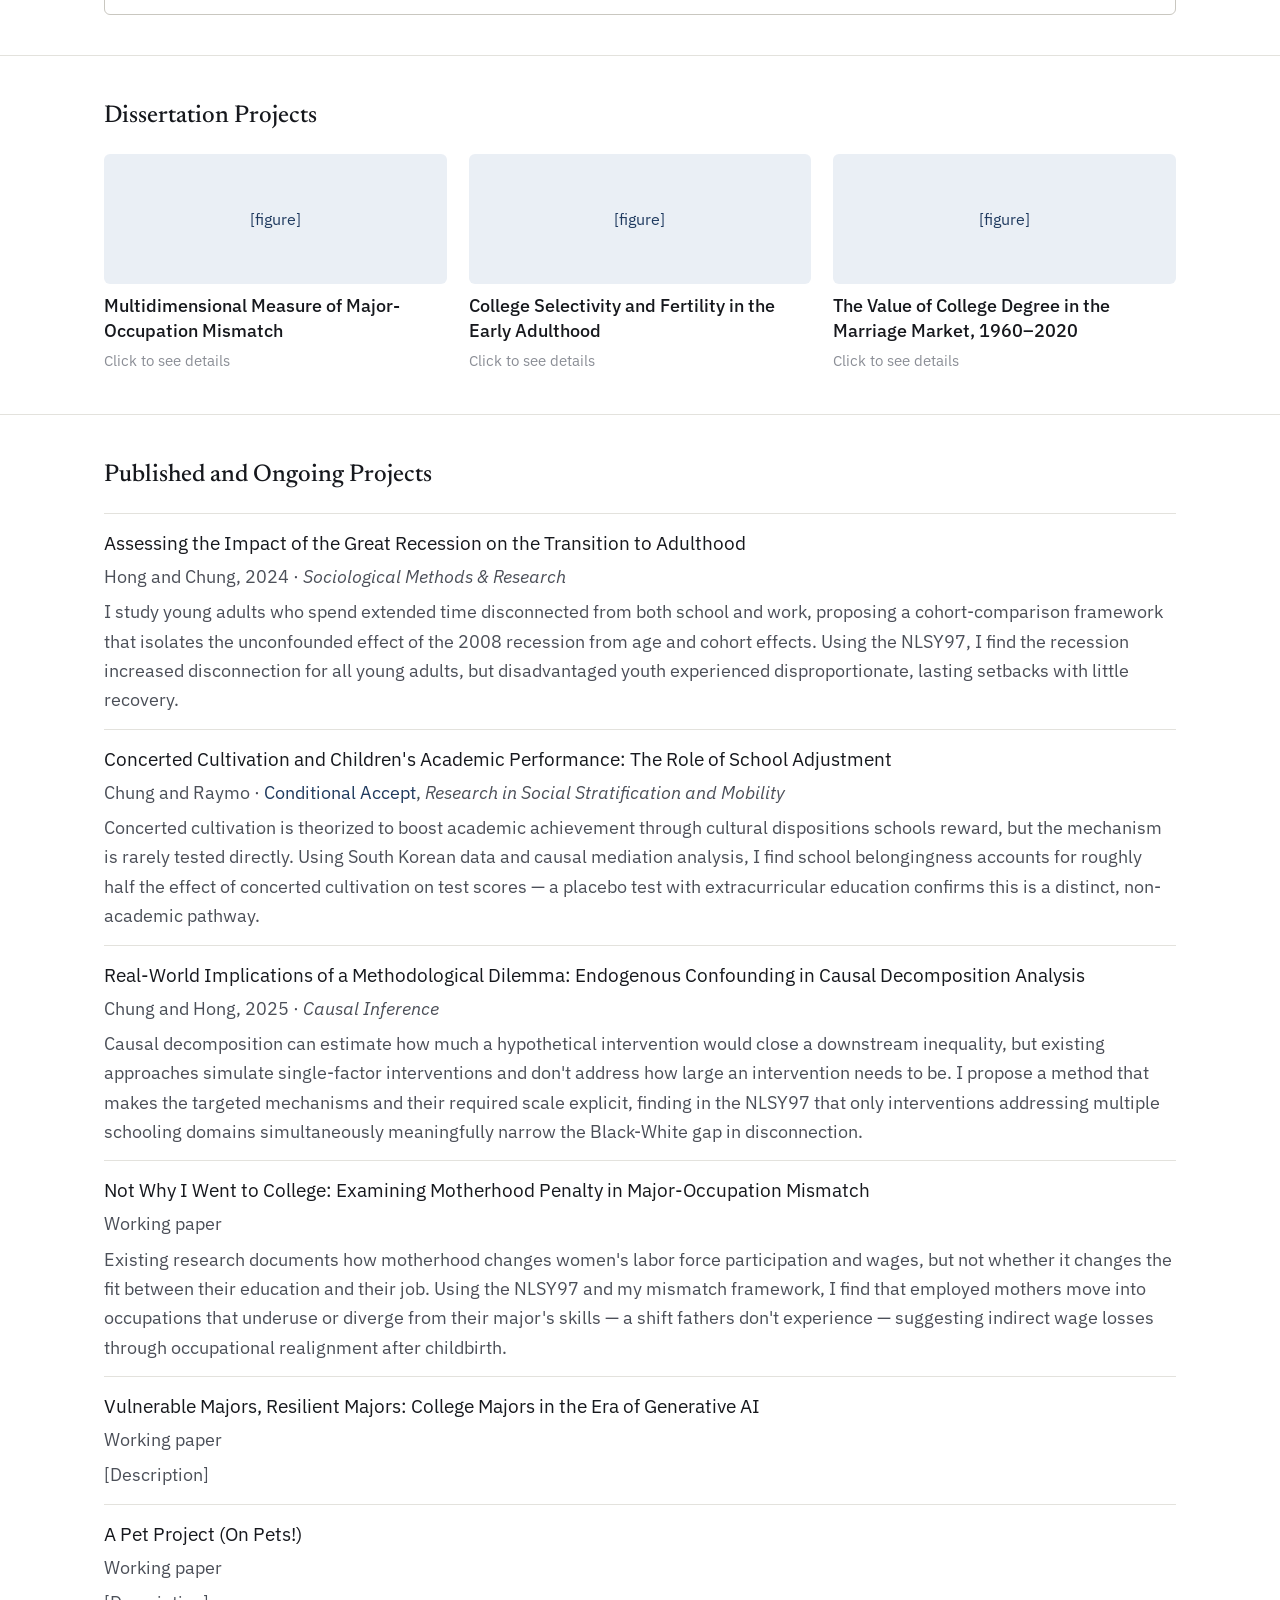
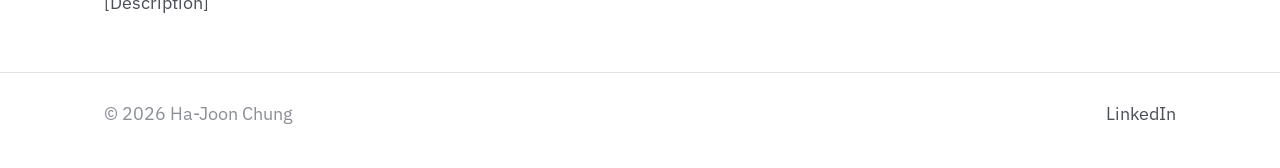
==== commit ae428421: "Add files via upload" ====
--- a/research.html
+++ b/research.html
@@ -63,27 +63,27 @@
 
 <section id="dissertation">
   <div class="section-inner">
-    <div style="display:flex; align-items:baseline; gap:10px; margin-bottom:18px;">
-      <h2 class="section-title" style="margin:0;">Dissertation Projects</h2>
-      <span class="hint">click to expand</span>
-    </div>
+    <h2 class="section-title">Dissertation Projects</h2>
 
     <div class="diss-grid">
       <div class="diss-box">
         <div class="diss-img">[figure]</div>
         <p class="diss-title">Multidimensional Measure of Major-Occupation Mismatch</p>
+        <p class="diss-hint">Click to see details</p>
         <p class="diss-desc">Prior research has treated major-occupation mismatch as a single binary distinction — an occupation is coded as matched or mismatched with a graduate's major — which obscures how occupations can diverge from a major in different ways and by different degrees. Using the skill-profile framework, I represent both majors and occupations in the same 120-dimensional skill space, distinguishing three previously conflated forms of mismatch: positive mismatch, where an occupation demands more skill than a major signals; negative mismatch, where it demands less; and profile mismatch, where it requires a different combination of skills altogether.</p>
         <p class="diss-desc">Applying this to the 2009–2022 American Community Survey, I find that positive mismatch carries a wage premium, while negative and profile mismatch both carry penalties — with substantially greater explanatory power than conventional matched/mismatched classifications.</p>
       </div>
       <div class="diss-box">
         <div class="diss-img">[figure]</div>
         <p class="diss-title">College Selectivity and Fertility in the Early Adulthood</p>
+        <p class="diss-hint">Click to see details</p>
         <p class="diss-desc">The literature's educational gradient in fertility compares degree-holders to non-holders, treating the college-educated as a uniform group — an assumption that's harder to sustain as institutions diversify. I ask whether fertility timing varies by institutional selectivity among women who hold the same four-year degree.</p>
         <p class="diss-desc">Using restricted Add Health data, I find women from the least selective institutions face roughly 2.6 times the risk of a first birth before age 30 compared to graduates of the most selective institutions, concentrated during the college years themselves rather than diverging career paths afterward — with no comparable gradient among men.</p>
       </div>
       <div class="diss-box">
         <div class="diss-img">[figure]</div>
         <p class="diss-title">The Value of College Degree in the Marriage Market, 1960–2020</p>
+        <p class="diss-hint">Click to see details</p>
         <p class="diss-desc">Sociologists agree education is central to partner selection but have rarely measured how much it's worth on a scale comparable across time. Building on Xie and Dong (2021), I propose a counterfactual estimand: how much spousal income would someone give up to marry a college graduate rather than a high school graduate?</p>
         <p class="diss-desc">Applying it to Census and ACS data, I find the exchange value of a bachelor's degree rose sharply in the twenty-first century — from roughly $2,000 in 1980 to over $6,500 today, in 1990 dollars — driven largely by widening income inequality across education levels; holding inequality at its 1960 level, men's degrees retain their value while women's decline.</p>
       </div>
@@ -122,7 +122,7 @@
     </div>
     <div class="pub">
       <p class="pub-title">A Pet Project (On Pets!)</p>
-      <p class="pub-meta">For fun</p>
+      <p class="pub-meta">Working paper</p>
       <p class="pub-desc">[Description]</p>
     </div>
   </div>
--- a/styles.css
+++ b/styles.css
@@ -22,7 +22,7 @@
   background: var(--paper);
   color: var(--ink);
   font-family: 'IBM Plex Sans', -apple-system, sans-serif;
-  font-size: 17.5px;
+  font-size: 19.5px;
   line-height: 1.65;
   -webkit-font-smoothing: antialiased;
 }
@@ -47,7 +47,7 @@
 
 .nav-name {
   font-family: 'Newsreader', serif;
-  font-size: 31.3px;
+  font-size: 33.3px;
   font-weight: 500;
   color: var(--ink);
   text-decoration: none;
@@ -62,7 +62,7 @@
 .nav-links a {
   color: var(--ink-soft);
   text-decoration: none;
-  font-size: 17px;
+  font-size: 19px;
 }
 
 .nav-links a:hover { color: var(--accent); }
@@ -95,7 +95,7 @@
   align-items: center;
   justify-content: center;
   color: var(--ink-faint);
-  font-size: 13.3px;
+  font-size: 16.3px;
   text-align: center;
   line-height: 1.4;
 }
@@ -103,20 +103,20 @@
 .hero h1 {
   font-family: 'Newsreader', serif;
   font-weight: 500;
-  font-size: 31.3px;
+  font-size: 33.3px;
   margin: 0 0 4px;
   color: var(--ink);
 }
 
 .hero .role {
   color: var(--ink-soft);
-  font-size: 16.3px;
+  font-size: 18.3px;
   margin: 0 0 14px;
 }
 
 .market-flag {
   display: inline-block;
-  font-size: 14.3px;
+  font-size: 17.3px;
   color: var(--accent);
   background: var(--accent-tint);
   padding: 4px 10px;
@@ -128,7 +128,7 @@
   display: flex;
   flex-wrap: wrap;
   gap: 16px;
-  font-size: 15.3px;
+  font-size: 17.3px;
 }
 
 .hero-links a {
@@ -158,7 +158,7 @@
 }
 
 .eyebrow {
-  font-size: 14.3px;
+  font-size: 17.3px;
   color: var(--ink-faint);
   margin: 0 0 6px;
 }
@@ -166,14 +166,14 @@
 h2.section-title {
   font-family: 'Newsreader', serif;
   font-weight: 500;
-  font-size: 22.3px;
+  font-size: 24.3px;
   margin: 0 0 18px;
 }
 
 .page-title {
   font-family: 'Newsreader', serif;
   font-weight: 500;
-  font-size: 26px;
+  font-size: 28px;
   line-height: 1.35;
   margin: 0 0 14px;
   color: var(--ink);
@@ -181,7 +181,7 @@
 
 .bio p {
   margin: 0 0 18px;
-  font-size: 17.3px;
+  font-size: 19.3px;
   color: var(--ink);
 }
 
@@ -200,20 +200,20 @@
 .agenda:first-of-type { border-top: none; padding-top: 0; }
 
 .agenda-label {
-  font-size: 13.8px;
+  font-size: 16.8px;
   letter-spacing: 0.02em;
   color: var(--ink-faint);
   margin: 0 0 4px;
 }
 
 .agenda-title {
-  font-size: 18.3px;
+  font-size: 20.3px;
   font-weight: 500;
   margin: 0 0 6px;
 }
 
 .agenda-q {
-  font-size: 15.8px;
+  font-size: 17.8px;
   color: var(--ink-soft);
   margin: 0 0 16px;
 }
@@ -226,14 +226,14 @@
   align-items: center;
   justify-content: center;
   color: var(--accent);
-  font-size: 14.3px;
+  font-size: 17.3px;
   text-align: center;
   padding: 20px;
   line-height: 1.6;
 }
 
 .figure-caption {
-  font-size: 14.8px;
+  font-size: 17.8px;
   color: var(--ink-soft);
   margin: 10px 0 0;
 }
@@ -249,11 +249,11 @@
 
 .pub:first-child { border-top: none; padding-top: 0; }
 
-.pub-title { margin: 0 0 3px; font-size: 16.8px; }
+.pub-title { margin: 0 0 3px; font-size: 18.8px; }
 
 .pub-meta {
   margin: 0;
-  font-size: 14.8px;
+  font-size: 17.8px;
   color: var(--ink-soft);
 }
 
@@ -267,7 +267,7 @@
   gap: 12px;
   padding: 10px 0;
   border-top: 1px solid var(--line);
-  font-size: 15.8px;
+  font-size: 17.8px;
 }
 
 .course:first-child { border-top: none; padding-top: 0; }
@@ -287,7 +287,7 @@
   justify-content: space-between;
   flex-wrap: wrap;
   gap: 12px;
-  font-size: 14.8px;
+  font-size: 17.8px;
   color: var(--ink-faint);
 }
 
@@ -310,19 +310,19 @@
   flex-wrap: wrap;
   gap: 16px 28px;
   margin: 18px 0 16px;
-  font-size: 15.3px;
+  font-size: 17.3px;
 }
 
 .app-controls label {
   display: block;
   color: var(--ink-soft);
-  font-size: 13.8px;
+  font-size: 16.8px;
   margin-bottom: 4px;
 }
 
 .app-controls select {
   font-family: 'IBM Plex Sans', sans-serif;
-  font-size: 15.3px;
+  font-size: 17.3px;
   color: var(--ink);
   background: var(--paper);
   border: 1px solid var(--line-strong);
@@ -344,13 +344,13 @@
 }
 
 .subscribe-note {
-  font-size: 14.8px;
+  font-size: 17.8px;
   color: var(--ink-soft);
   margin: 0;
 }
 
 .subscribe-btn {
-  font-size: 14.8px;
+  font-size: 17.8px;
   color: var(--paper);
   background: var(--accent);
   text-decoration: none;
@@ -379,26 +379,28 @@
   align-items: center;
   justify-content: center;
   color: var(--accent);
-  font-size: 12.8px;
+  font-size: 15.8px;
   text-align: center;
   padding: 10px;
   margin-bottom: 10px;
 }
 
 .diss-title {
-  font-size: 15.8px;
+  font-size: 17.8px;
   font-weight: 500;
   margin: 0 0 6px;
   line-height: 1.4;
 }
 
 .diss-desc {
-  font-size: 14.3px;
-  color: var(--ink-soft);
+  display: none;
+}
+
+.diss-hint {
+  font-size: 14.8px;
+  color: var(--ink-faint);
   margin: 0;
 }
-
-.diss-desc + .diss-desc { margin-top: 10px; }
 
 @media (max-width: 700px) {
   .diss-grid { grid-template-columns: 1fr; gap: 24px; }
@@ -408,14 +410,14 @@
 
 .pub-desc {
   margin: 6px 0 0;
-  font-size: 14.8px;
+  font-size: 17.8px;
   color: var(--ink-soft);
 }
 
 /* ---------- Click-to-expand hint ---------- */
 
 .hint {
-  font-size: 12.8px;
+  font-size: 15.8px;
   color: var(--ink-faint);
   font-weight: 400;
 }
@@ -465,7 +467,7 @@
   right: 14px;
   background: none;
   border: none;
-  font-size: 24px;
+  font-size: 26px;
   line-height: 1;
   color: var(--ink-faint);
   cursor: pointer;
@@ -482,19 +484,19 @@
   align-items: center;
   justify-content: center;
   color: var(--accent);
-  font-size: 14px;
+  font-size: 17px;
   margin-bottom: 24px;
 }
 
 .lightbox-title {
   font-family: 'Newsreader', serif;
   font-weight: 500;
-  font-size: 25px;
+  font-size: 27px;
   margin: 0 0 14px;
 }
 
 .lightbox-desc {
-  font-size: 16px;
+  font-size: 18px;
   color: var(--ink-soft);
   line-height: 1.7;
   margin: 0;
@@ -503,7 +505,7 @@
 @media (max-width: 640px) {
   .hero-grid { grid-template-columns: 1fr; gap: 20px; }
   .portrait { width: 100%; height: 320px; }
-  .nav-name { font-size: 22px; }
+  .nav-name { font-size: 24px; }
   .nav-links { gap: 14px; }
 }
 
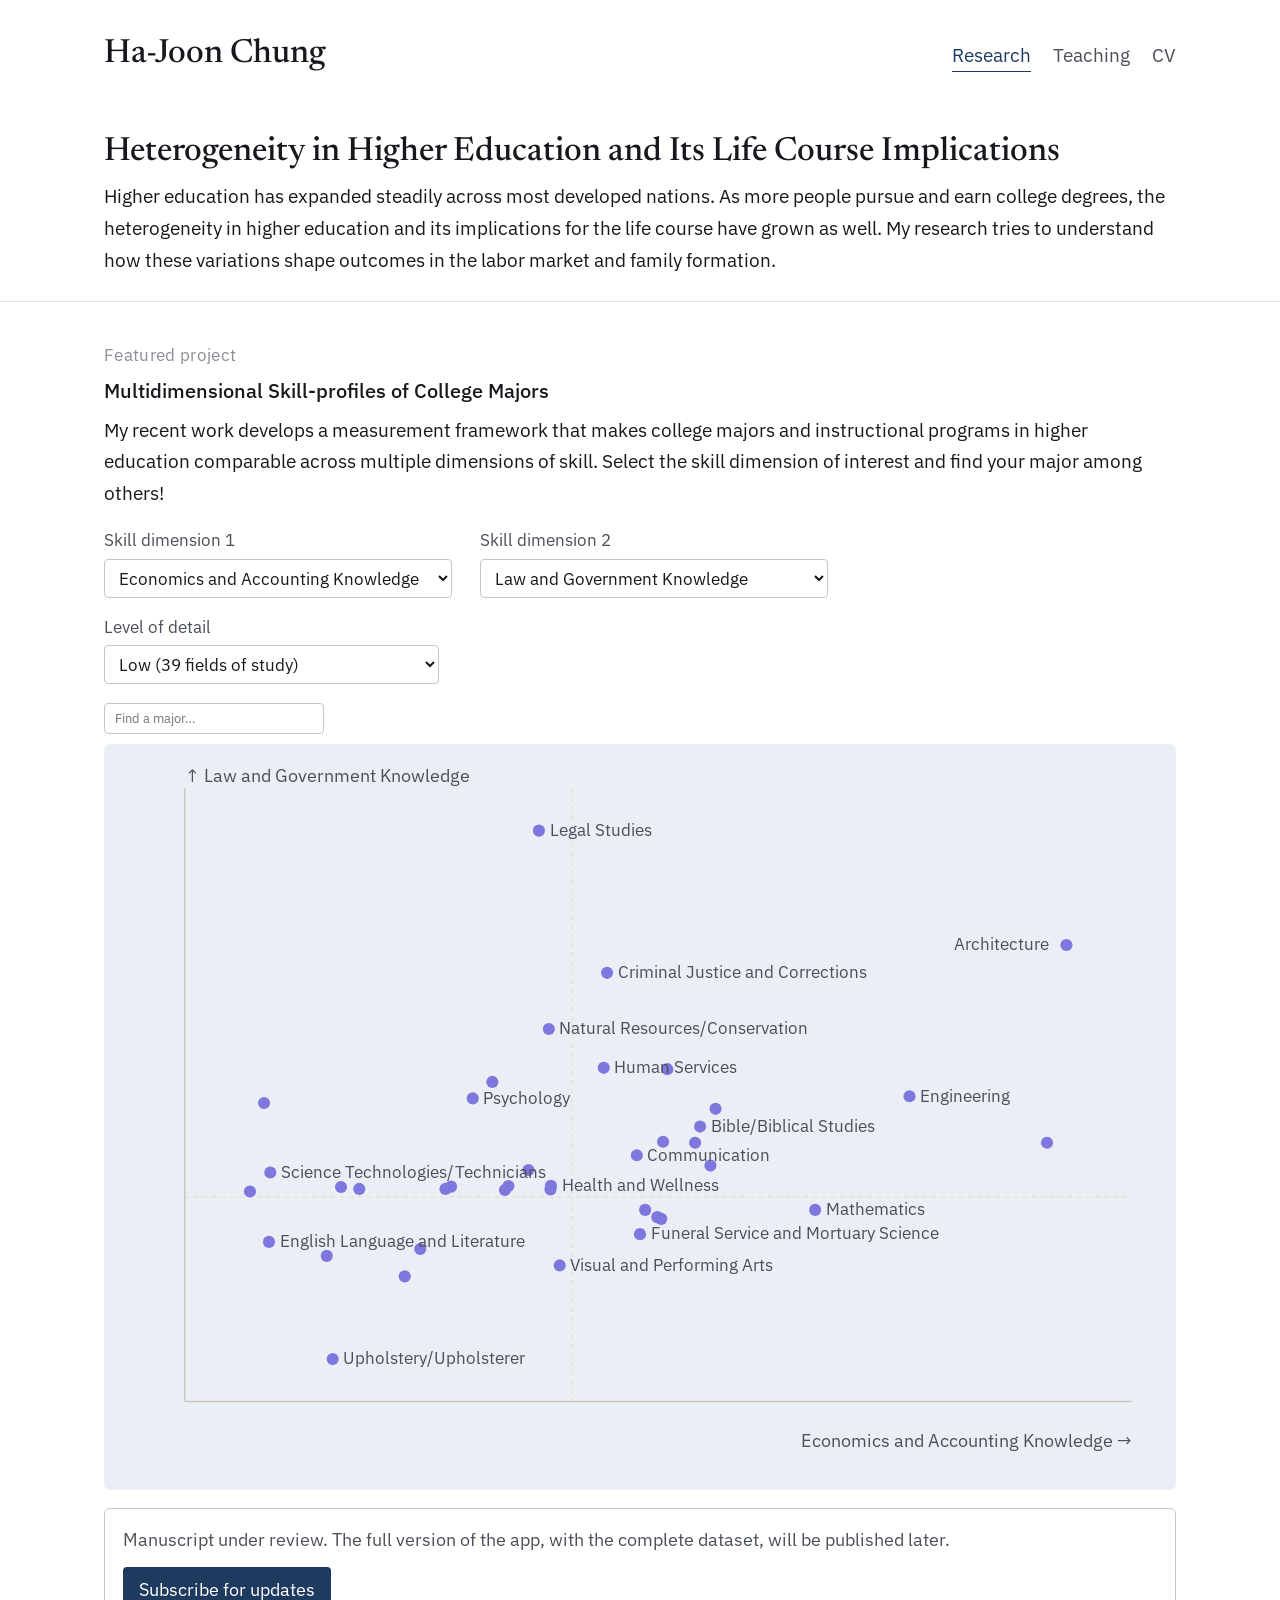
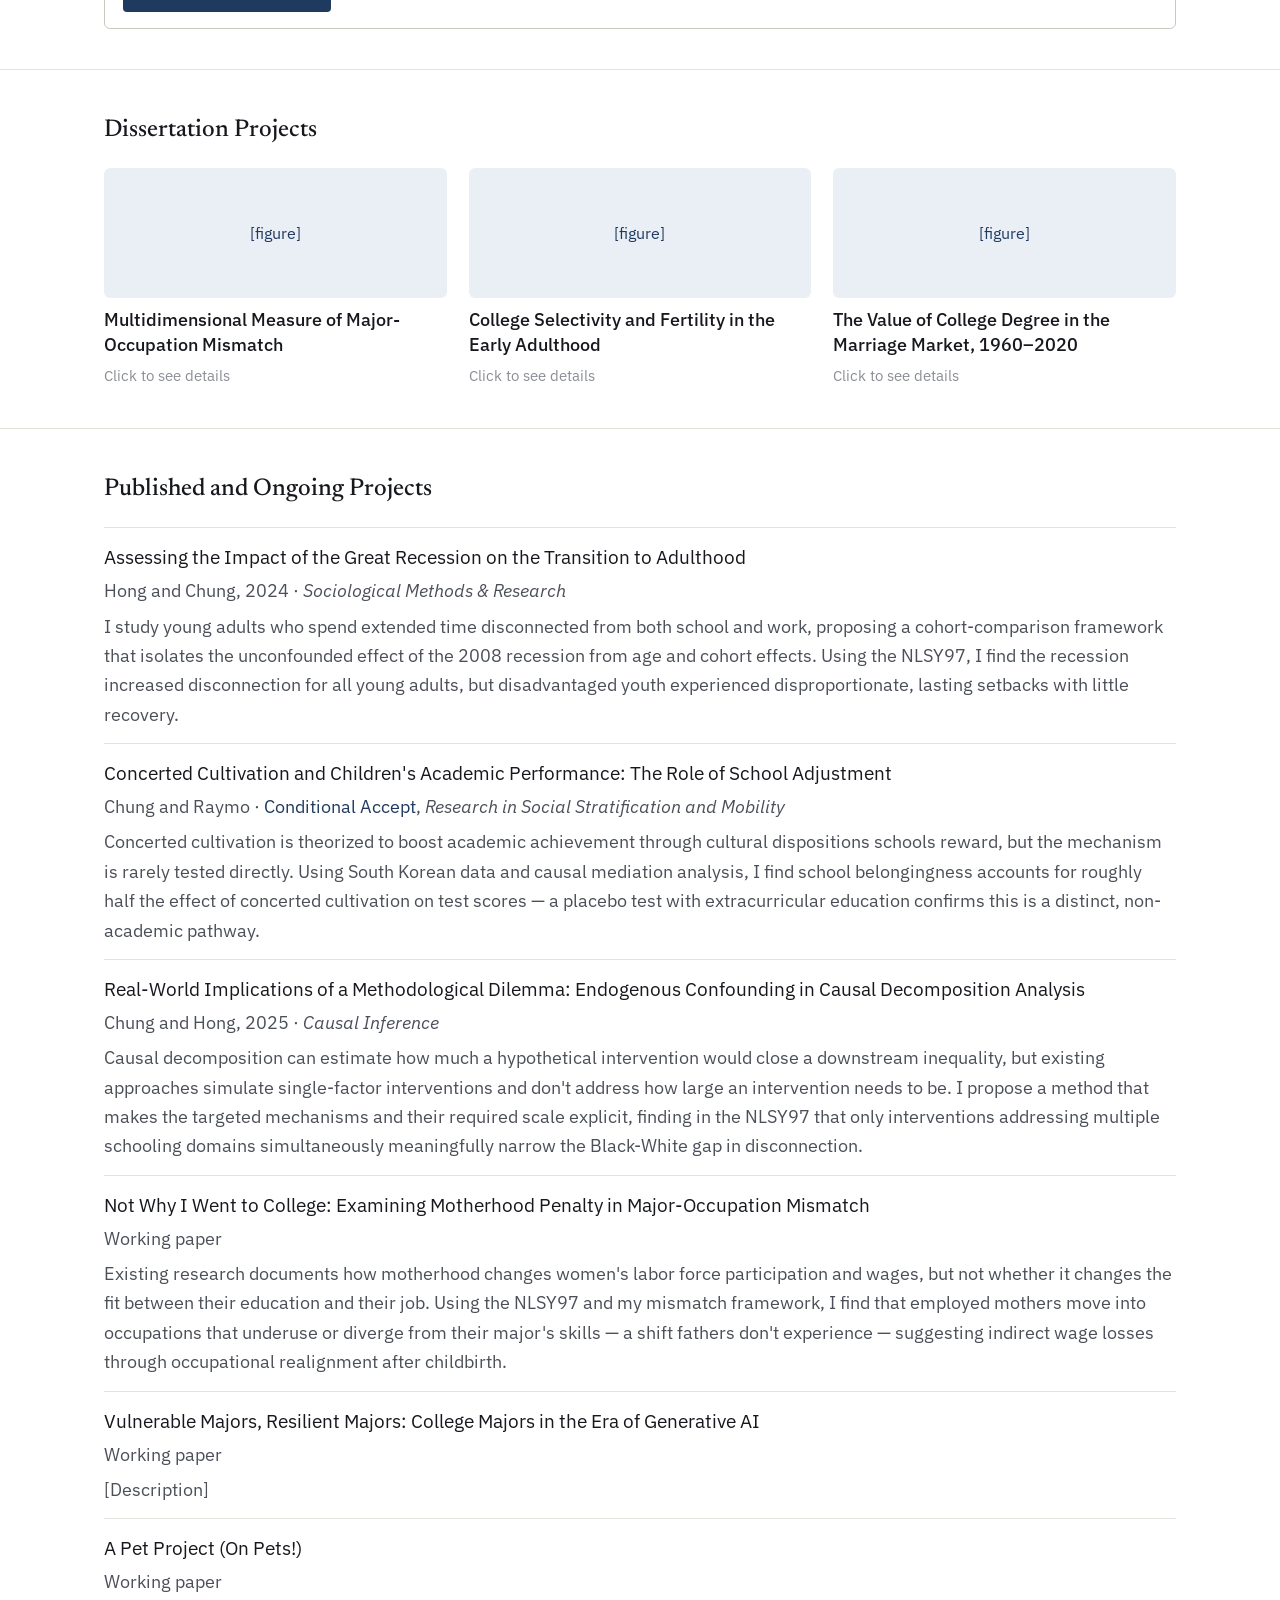
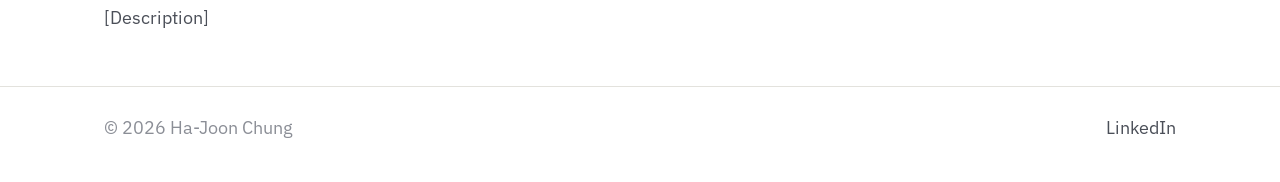
==== commit c0cc7ed2: "Add files via upload" ====
--- a/research.html
+++ b/research.html
@@ -20,14 +20,16 @@
 <header class="hero" style="padding-top:28px; padding-bottom:0; border-top:none;">
   <div class="wrap">
     <h1 class="page-title">Heterogeneity in Higher Education and Its Life Course Implications</h1>
-    <p style="font-size:16px; line-height:1.7; margin:0;">Higher education has expanded steadily across most developed nations. As more people pursue and earn college degrees, the heterogeneity in higher education and its implications for the life course have grown as well. My research tries to understand how these variations shape outcomes in the labor market and family formation.</p>
+    <div class="bio">
+      <p>Higher education has expanded steadily across most developed nations. As more people pursue and earn college degrees, the heterogeneity in higher education and its implications for the life course have grown as well. My research tries to understand how these variations shape outcomes in the labor market and family formation.</p>
+    </div>
   </div>
 </header>
 
 <section style="border-top:1px solid var(--line); margin-top:26px;">
   <div class="section-inner">
     <p class="agenda-label">Featured project</p>
-    <p class="agenda-title" style="font-size:20px;">Multidimensional Skill-profiles of College Majors</p>
+    <p class="agenda-title">Multidimensional Skill-profiles of College Majors</p>
 
     <div class="bio" style="margin-bottom:16px;">
       <p>My recent work develops a measurement framework that makes college majors and instructional programs in higher education comparable across multiple dimensions of skill. Select the skill dimension of interest and find your major among others!</p>
@@ -70,8 +72,8 @@
         <div class="diss-img">[figure]</div>
         <p class="diss-title">Multidimensional Measure of Major-Occupation Mismatch</p>
         <p class="diss-hint">Click to see details</p>
-        <p class="diss-desc">Prior research has treated major-occupation mismatch as a single binary distinction — an occupation is coded as matched or mismatched with a graduate's major — which obscures how occupations can diverge from a major in different ways and by different degrees. Using the skill-profile framework, I represent both majors and occupations in the same 120-dimensional skill space, distinguishing three previously conflated forms of mismatch: positive mismatch, where an occupation demands more skill than a major signals; negative mismatch, where it demands less; and profile mismatch, where it requires a different combination of skills altogether.</p>
-        <p class="diss-desc">Applying this to the 2009–2022 American Community Survey, I find that positive mismatch carries a wage premium, while negative and profile mismatch both carry penalties — with substantially greater explanatory power than conventional matched/mismatched classifications.</p>
+        <p class="diss-desc">Prior research has consistently found that college graduates working in occupations mismatched with their college majors experience a wage penalty. Yet, this literature has relied on a match-mismatch dichotomy to study the major-occupation relationship that provides limited insight on how they are mismatched and why it shapes labor market outcomes. In a co-authored work, I use the skill-profile framework to compare majors and occupations across 120 dimensions of skill and distinguish three previously conflated forms of mismatch: positive mismatch, where an occupation demands more skill than a major signals; negative mismatch, where it demands less; and profile mismatch, where it requires a different combination of skills altogether.</p>
+        <p class="diss-desc">Applying this to the 2009–2022 American Community Survey, I find that positive mismatch carries a wage premium, while negative and profile mismatch both carry penalties. This approach not only has substantially greater explanatory power than conventional matched/mismatched classifications, but also provides a nuanced understanding of the labor market processes and stratification.</p>
       </div>
       <div class="diss-box">
         <div class="diss-img">[figure]</div>
--- a/styles.css
+++ b/styles.css
@@ -422,6 +422,42 @@
   font-weight: 400;
 }
 
+/* ---------- Teaching page: course blocks ---------- */
+
+.course-content {
+  font-size: 15.3px;
+  color: var(--ink-soft);
+  margin: 0 0 14px;
+  line-height: 1.65;
+}
+
+.course-resp {
+  font-size: 15.3px;
+  color: var(--ink);
+  margin: 0 0 14px;
+  line-height: 1.65;
+}
+
+.course-resp strong { font-weight: 500; }
+
+.course-quotes {
+  list-style: none;
+  margin: 0;
+  padding: 0;
+}
+
+.course-quotes li {
+  border-left: 2px solid var(--line-strong);
+  padding-left: 14px;
+  margin-bottom: 12px;
+  font-size: 14.3px;
+  font-style: italic;
+  color: var(--ink-soft);
+  line-height: 1.6;
+}
+
+.course-quotes li:last-child { margin-bottom: 0; }
+
 /* ---------- Lightbox ---------- */
 
 .diss-box { cursor: pointer; }
@@ -448,9 +484,9 @@
 .lightbox-card {
   background: var(--paper);
   border-radius: 10px;
-  max-width: 880px;
-  width: 92%;
-  max-height: 88vh;
+  max-width: 940px;
+  width: 94%;
+  max-height: 90vh;
   overflow-y: auto;
   padding: 46px 50px 50px;
   position: relative;
@@ -502,6 +538,8 @@
   margin: 0;
 }
 
+.lightbox-desc + .lightbox-desc { margin-top: 16px; }
+
 @media (max-width: 640px) {
   .hero-grid { grid-template-columns: 1fr; gap: 20px; }
   .portrait { width: 100%; height: 320px; }
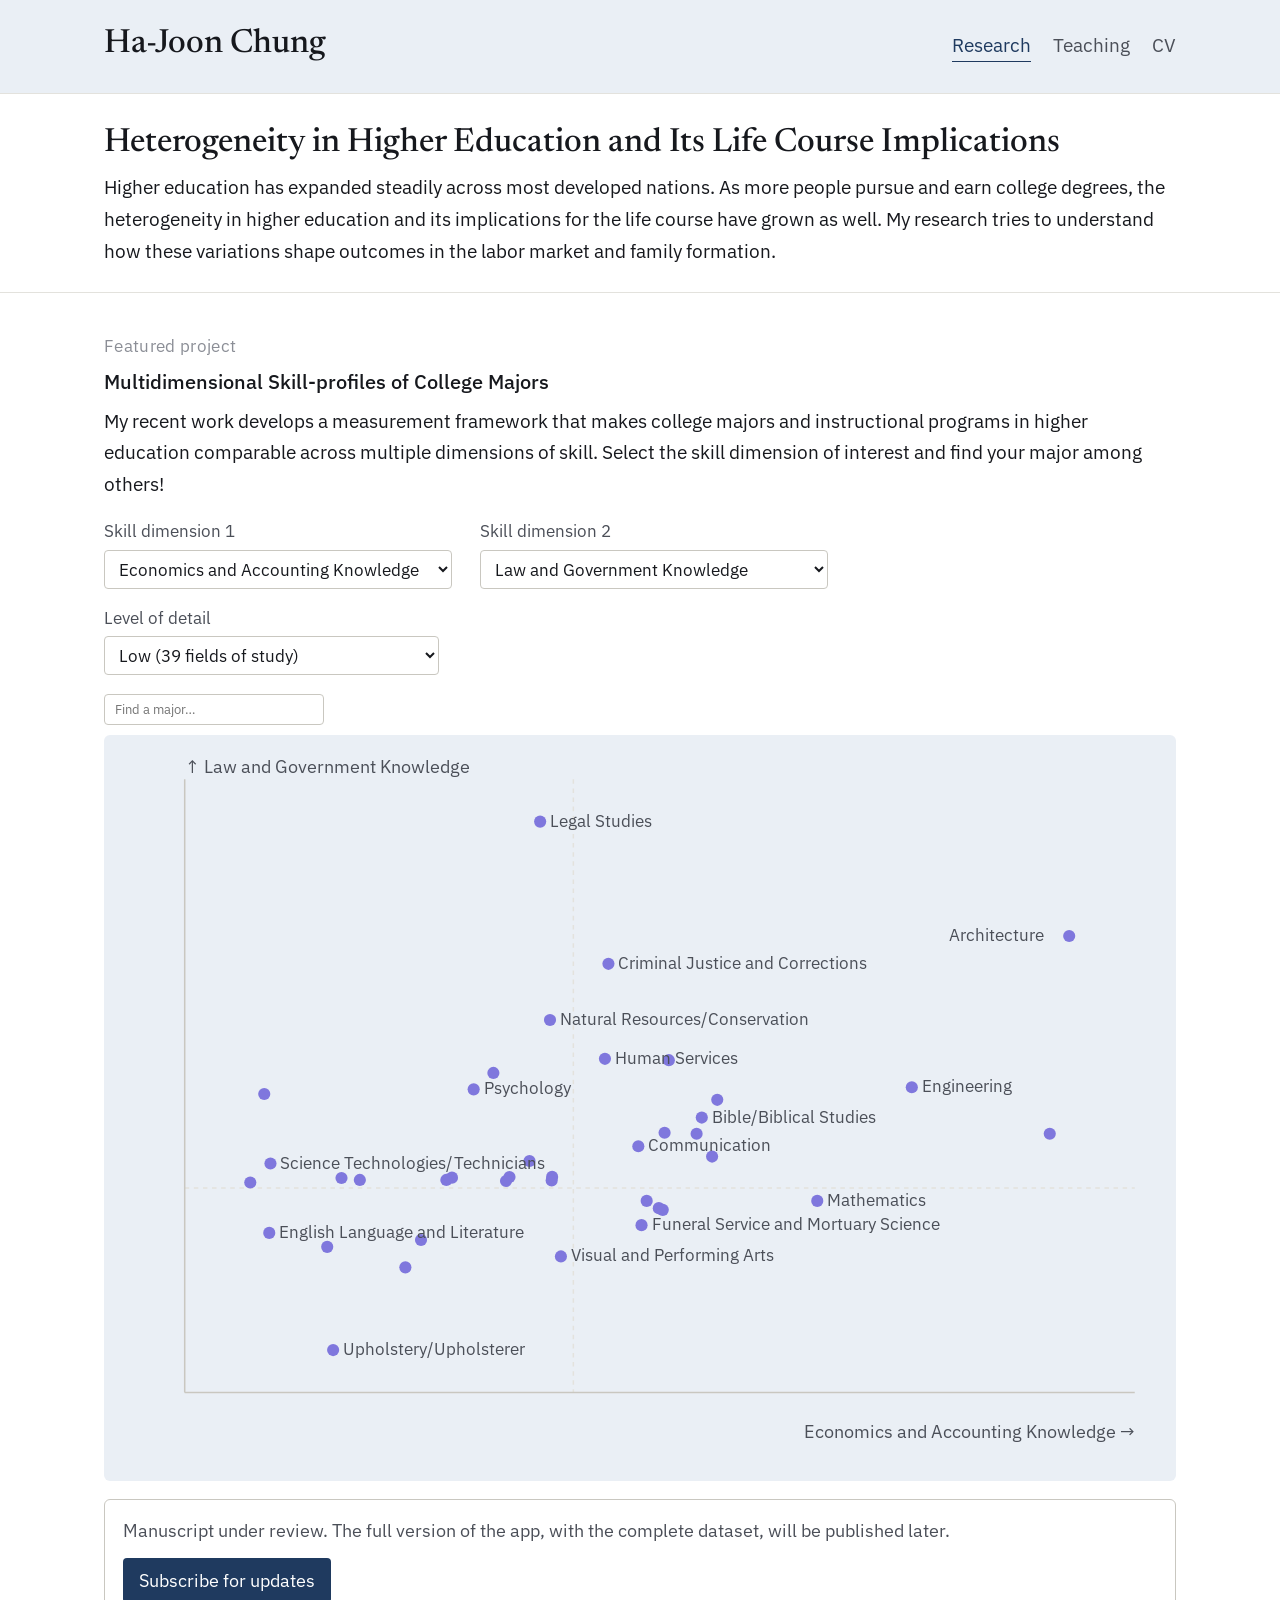
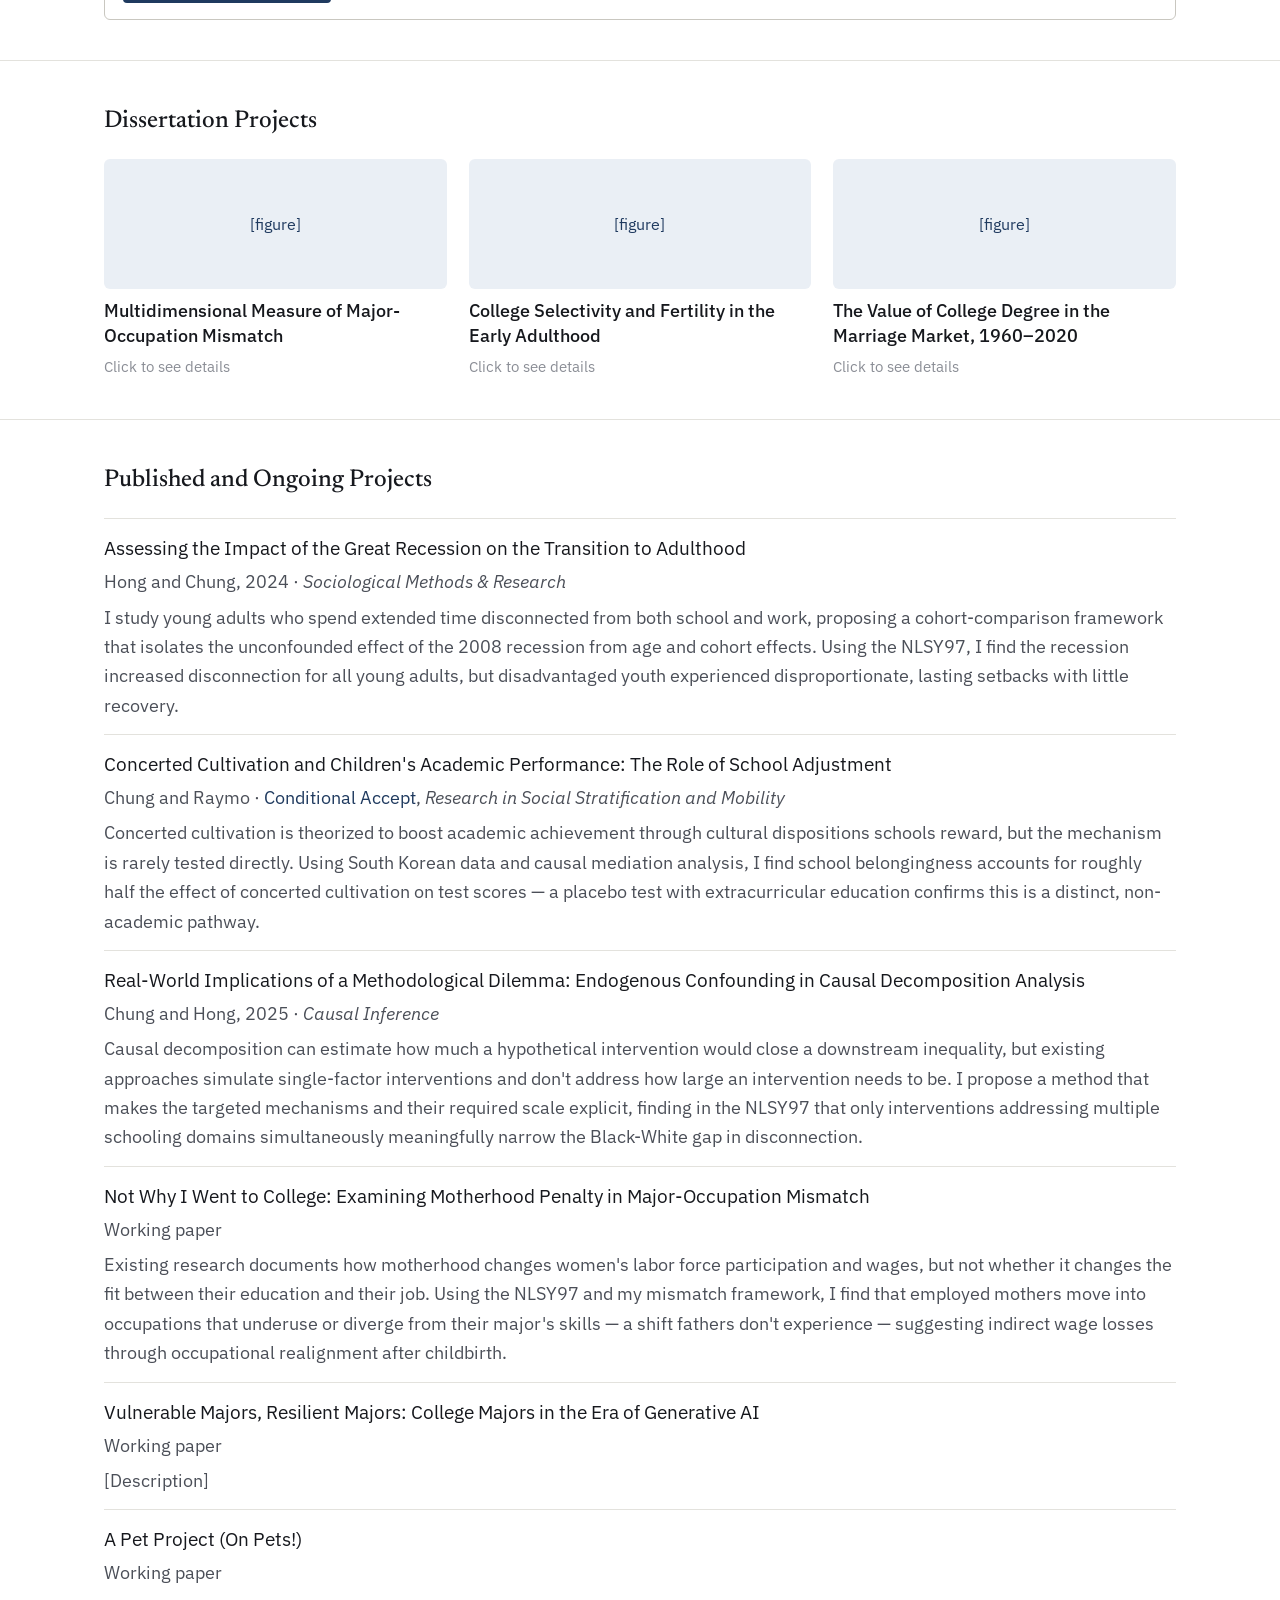
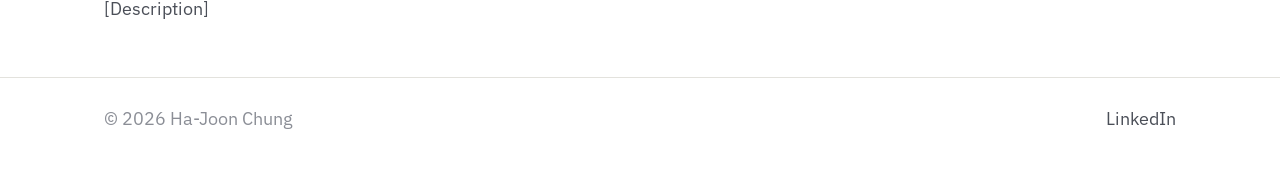
==== commit be6d1949: "Add files via upload" ====
--- a/research.html
+++ b/research.html
@@ -8,13 +8,15 @@
 </head>
 <body>
 
-<nav class="wrap">
+<nav class="nav-bar">
+  <div class="wrap nav-inner">
   <a href="index.html" class="nav-name">Ha-Joon Chung</a>
   <span class="nav-links">
     <a href="research.html" aria-current="page">Research</a>
     <a href="teaching.html">Teaching</a>
     <a href="pdf/cv.pdf">CV</a>
   </span>
+  </div>
 </nav>
 
 <header class="hero" style="padding-top:28px; padding-bottom:0; border-top:none;">
--- a/styles.css
+++ b/styles.css
@@ -35,13 +35,18 @@
 
 /* ---------- Nav ---------- */
 
-nav.wrap {
+.nav-bar {
+  background: var(--accent-tint);
+  border-bottom: 1px solid var(--line);
+}
+
+.nav-inner {
   display: flex;
   align-items: baseline;
   justify-content: space-between;
   flex-wrap: wrap;
   gap: 12px 24px;
-  padding-top: 28px;
+  padding-top: 18px;
   padding-bottom: 20px;
 }
 
@@ -488,7 +493,7 @@
   width: 94%;
   max-height: 90vh;
   overflow-y: auto;
-  padding: 46px 50px 50px;
+  padding: 34px 34px 38px;
   position: relative;
   box-shadow: 0 20px 60px rgba(0, 0, 0, 0.25);
   transform: translateY(8px);
@@ -496,6 +501,15 @@
 }
 
 .lightbox-overlay.open .lightbox-card { transform: translateY(0); }
+
+@media (max-width: 600px) {
+  .lightbox-overlay { padding: 10px; }
+  .lightbox-card {
+    width: 100%;
+    padding: 44px 16px 22px;
+    border-radius: 8px;
+  }
+}
 
 .lightbox-close {
   position: absolute;
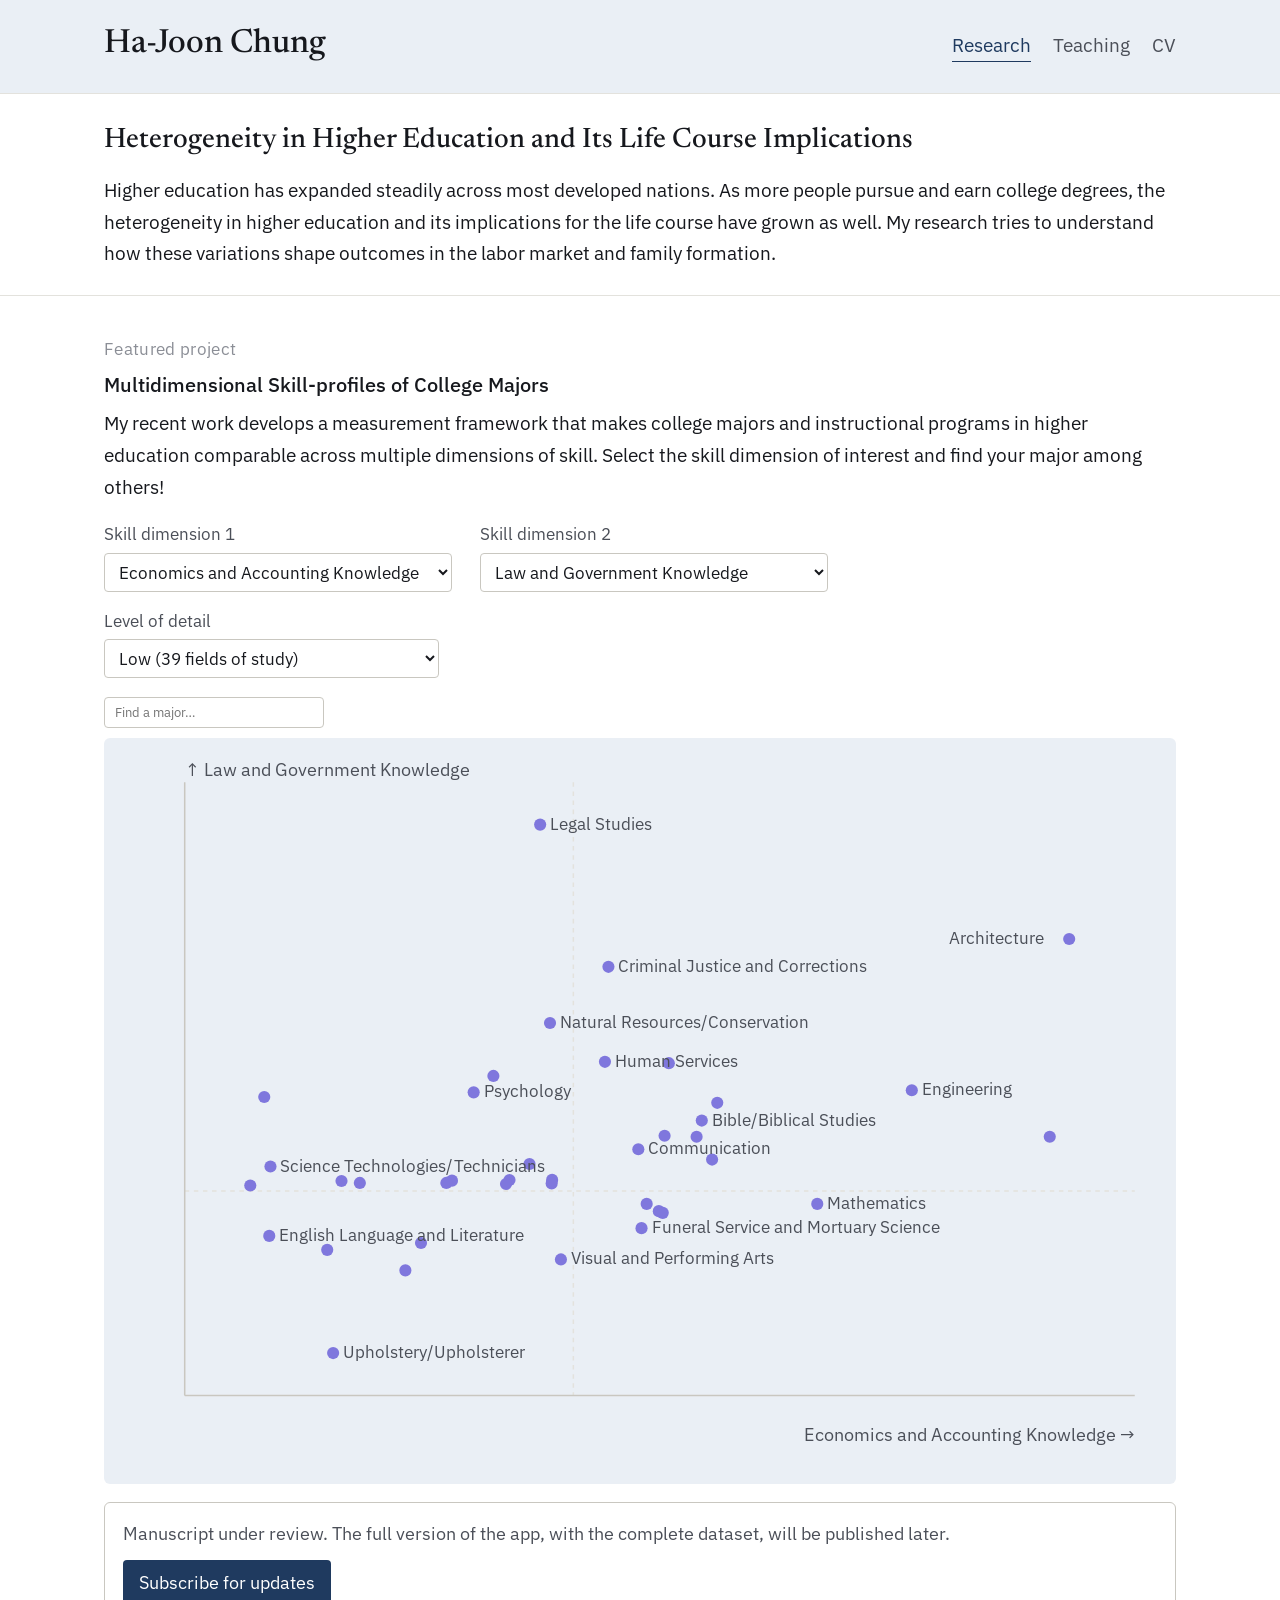
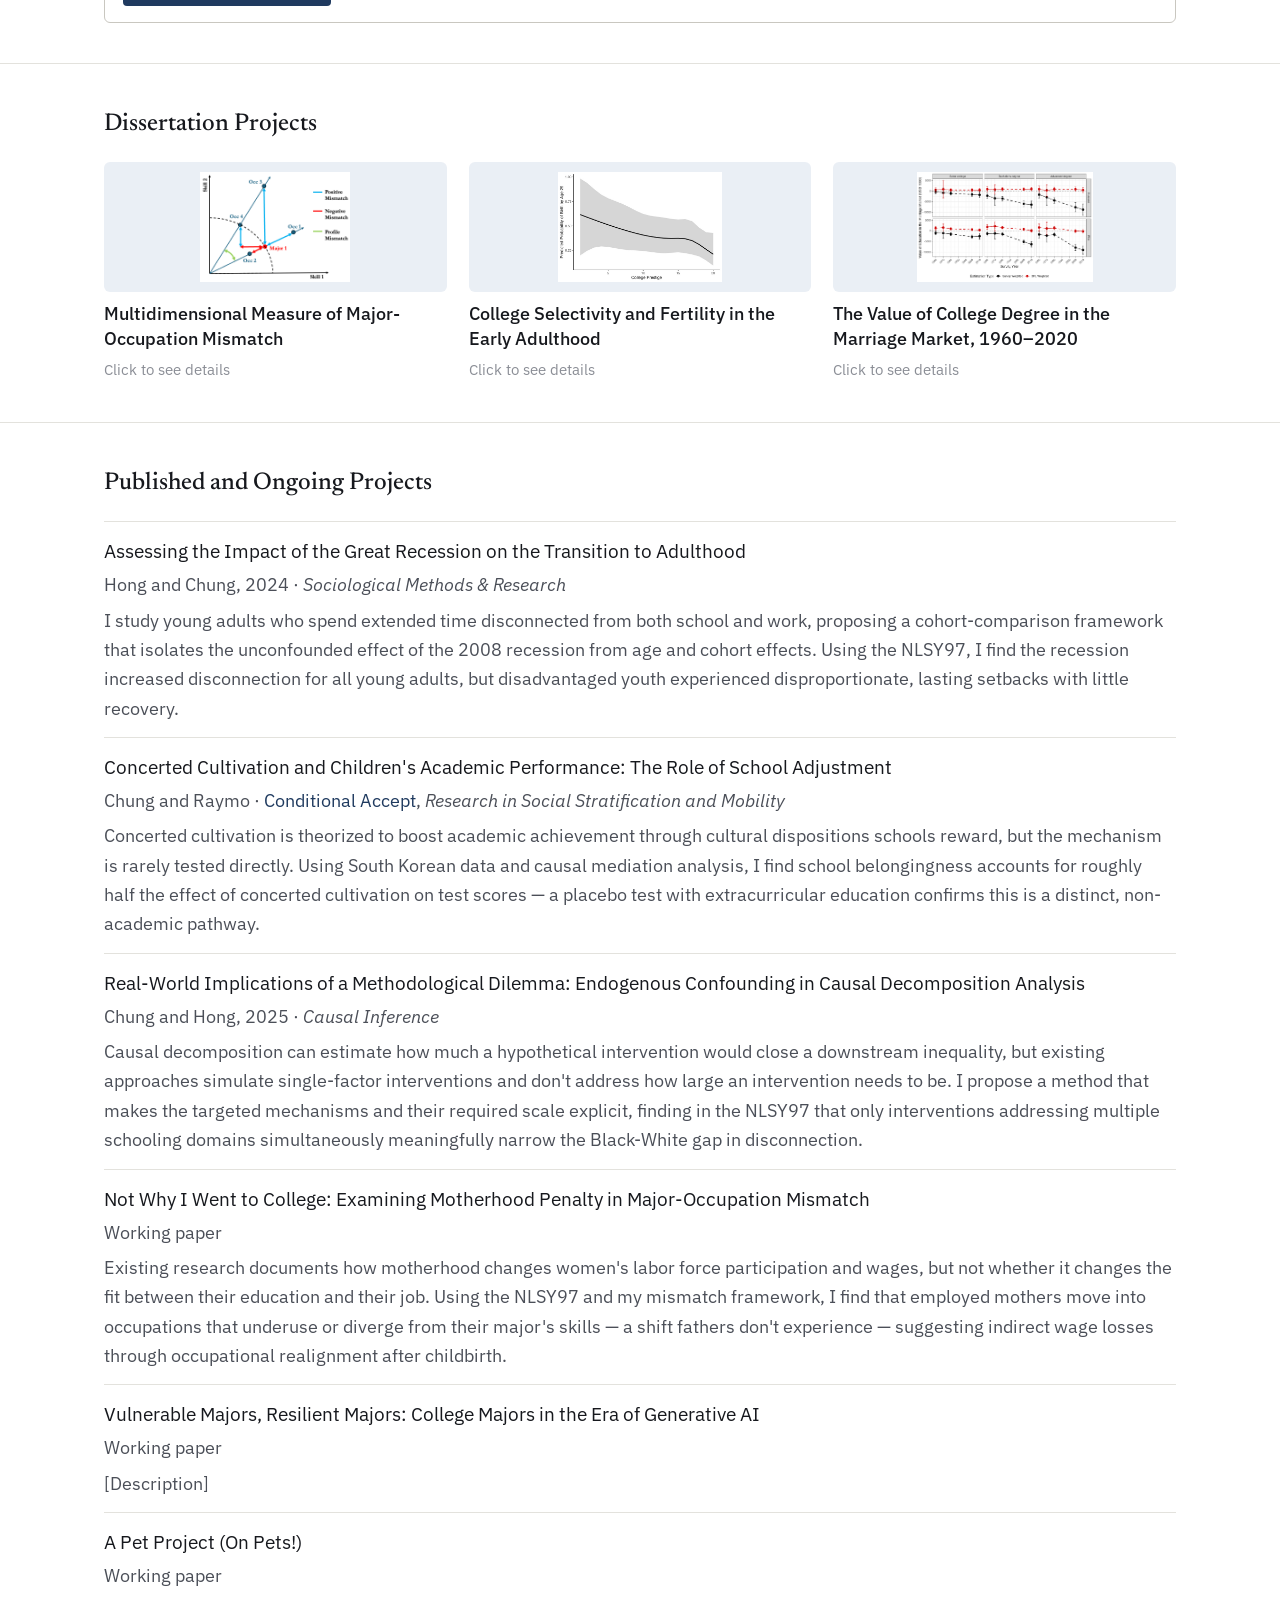
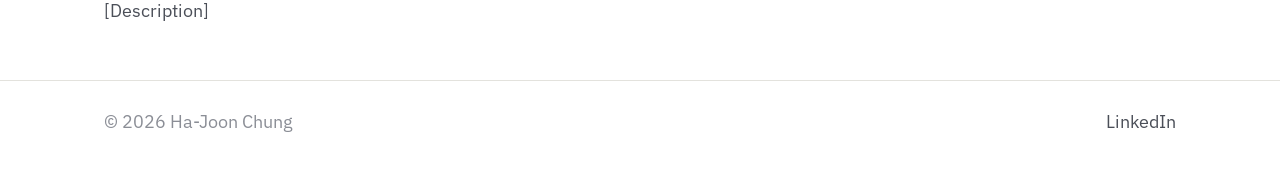
==== commit 2d5969bc: "Add files via upload" ====
--- a/research.html
+++ b/research.html
@@ -71,21 +71,21 @@
 
     <div class="diss-grid">
       <div class="diss-box">
-        <div class="diss-img">[figure]</div>
+        <div class="diss-img"><img src="img/mismatch-diagram.png" alt="Diagram illustrating positive, negative, and profile mismatch between a major's skill profile and occupations in skill space"></div>
         <p class="diss-title">Multidimensional Measure of Major-Occupation Mismatch</p>
         <p class="diss-hint">Click to see details</p>
         <p class="diss-desc">Prior research has consistently found that college graduates working in occupations mismatched with their college majors experience a wage penalty. Yet, this literature has relied on a match-mismatch dichotomy to study the major-occupation relationship that provides limited insight on how they are mismatched and why it shapes labor market outcomes. In a co-authored work, I use the skill-profile framework to compare majors and occupations across 120 dimensions of skill and distinguish three previously conflated forms of mismatch: positive mismatch, where an occupation demands more skill than a major signals; negative mismatch, where it demands less; and profile mismatch, where it requires a different combination of skills altogether.</p>
         <p class="diss-desc">Applying this to the 2009–2022 American Community Survey, I find that positive mismatch carries a wage premium, while negative and profile mismatch both carry penalties. This approach not only has substantially greater explanatory power than conventional matched/mismatched classifications, but also provides a nuanced understanding of the labor market processes and stratification.</p>
       </div>
       <div class="diss-box">
-        <div class="diss-img">[figure]</div>
+        <div class="diss-img"><img src="img/fertility-selectivity.png" alt="Predicted probability of a first birth by age 29, declining as college selectivity increases"></div>
         <p class="diss-title">College Selectivity and Fertility in the Early Adulthood</p>
         <p class="diss-hint">Click to see details</p>
         <p class="diss-desc">The literature's educational gradient in fertility compares degree-holders to non-holders, treating the college-educated as a uniform group — an assumption that's harder to sustain as institutions diversify. I ask whether fertility timing varies by institutional selectivity among women who hold the same four-year degree.</p>
         <p class="diss-desc">Using restricted Add Health data, I find women from the least selective institutions face roughly 2.6 times the risk of a first birth before age 30 compared to graduates of the most selective institutions, concentrated during the college years themselves rather than diverging career paths afterward — with no comparable gradient among men.</p>
       </div>
       <div class="diss-box">
-        <div class="diss-img">[figure]</div>
+        <div class="diss-img"><img src="img/marriage-market-value.png" alt="Trends in the exchange value of education in the marriage market, 1960 to 2018, by degree level and spouse"></div>
         <p class="diss-title">The Value of College Degree in the Marriage Market, 1960–2020</p>
         <p class="diss-hint">Click to see details</p>
         <p class="diss-desc">Sociologists agree education is central to partner selection but have rarely measured how much it's worth on a scale comparable across time. Building on Xie and Dong (2021), I propose a counterfactual estimand: how much spousal income would someone give up to marry a college graduate rather than a high school graduate?</p>
--- a/styles.css
+++ b/styles.css
@@ -102,6 +102,14 @@
   color: var(--ink-faint);
   font-size: 16.3px;
   text-align: center;
+  overflow: hidden;
+}
+
+.portrait img {
+  width: 100%;
+  height: 100%;
+  object-fit: cover;
+}
   line-height: 1.4;
 }
 
@@ -388,6 +396,13 @@
   text-align: center;
   padding: 10px;
   margin-bottom: 10px;
+}
+
+.diss-img img,
+.lightbox-img img {
+  max-width: 100%;
+  max-height: 100%;
+  object-fit: contain;
 }
 
 .diss-title {
